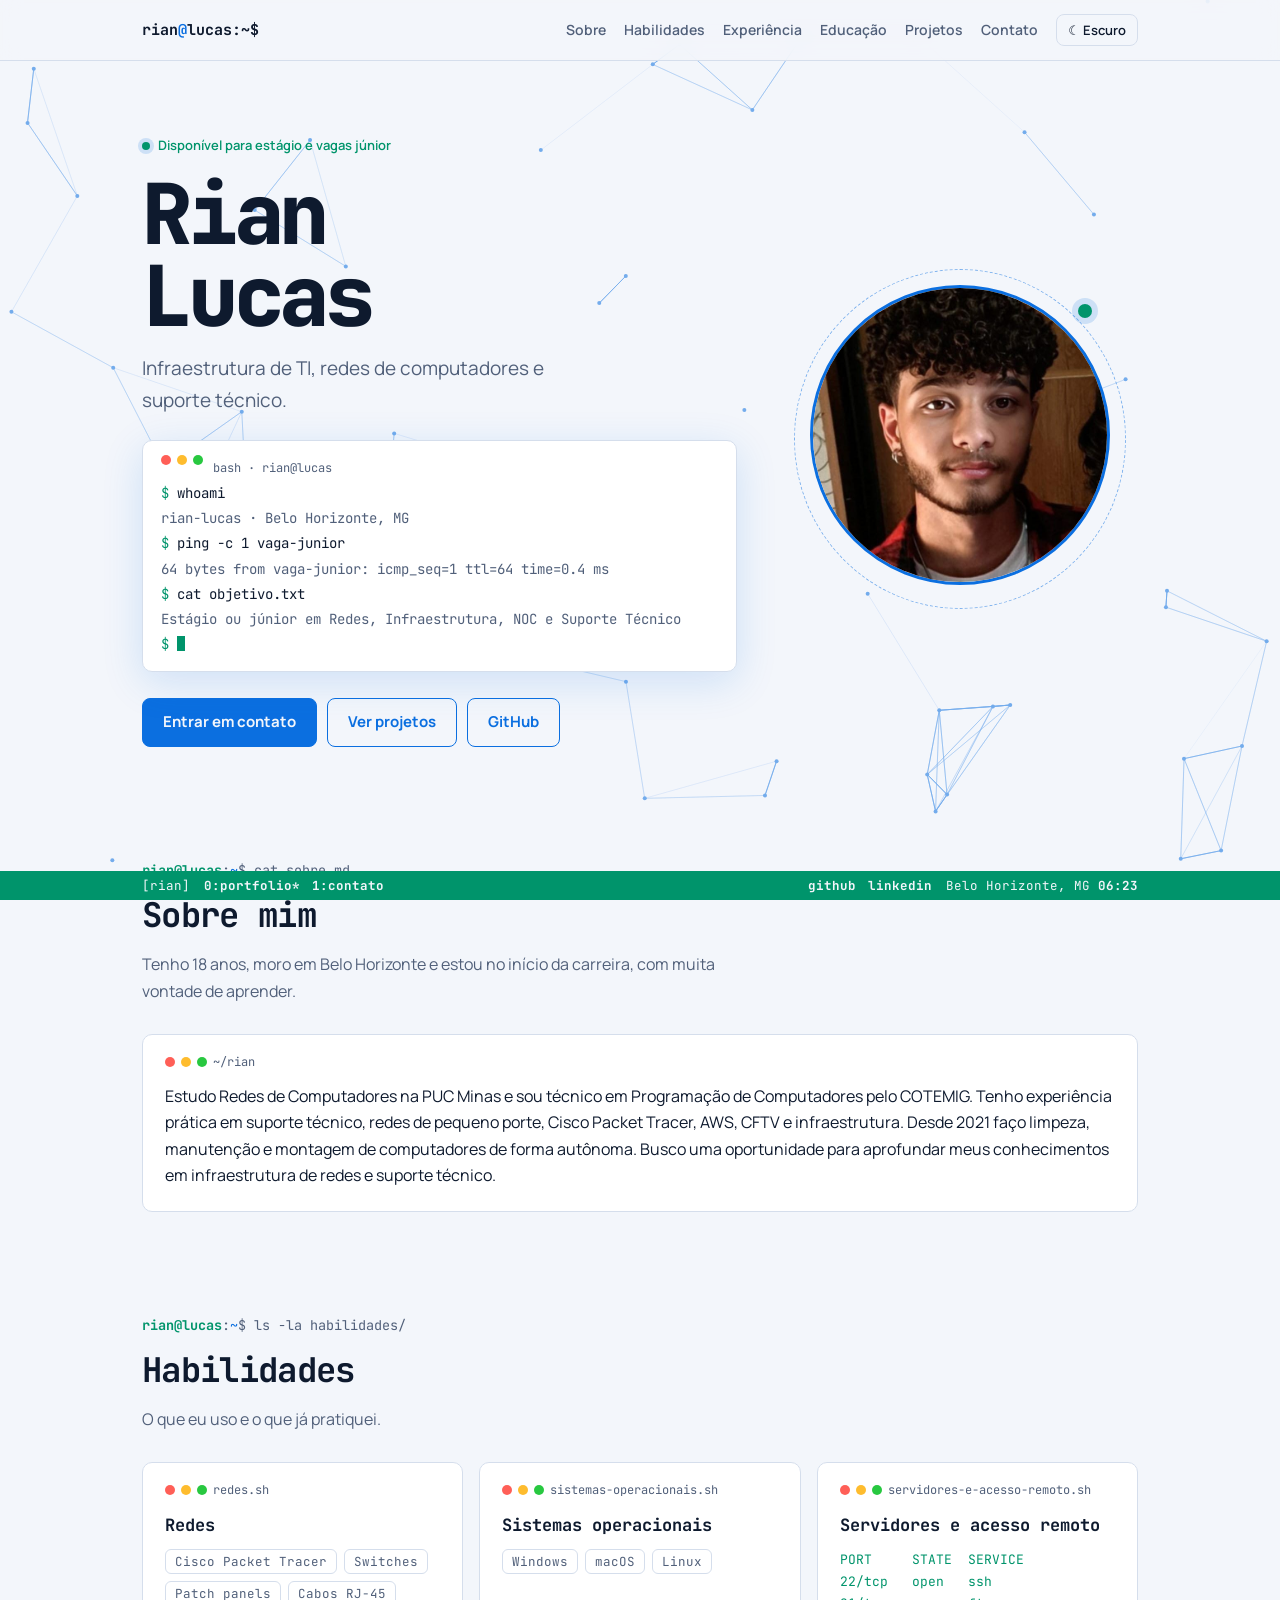
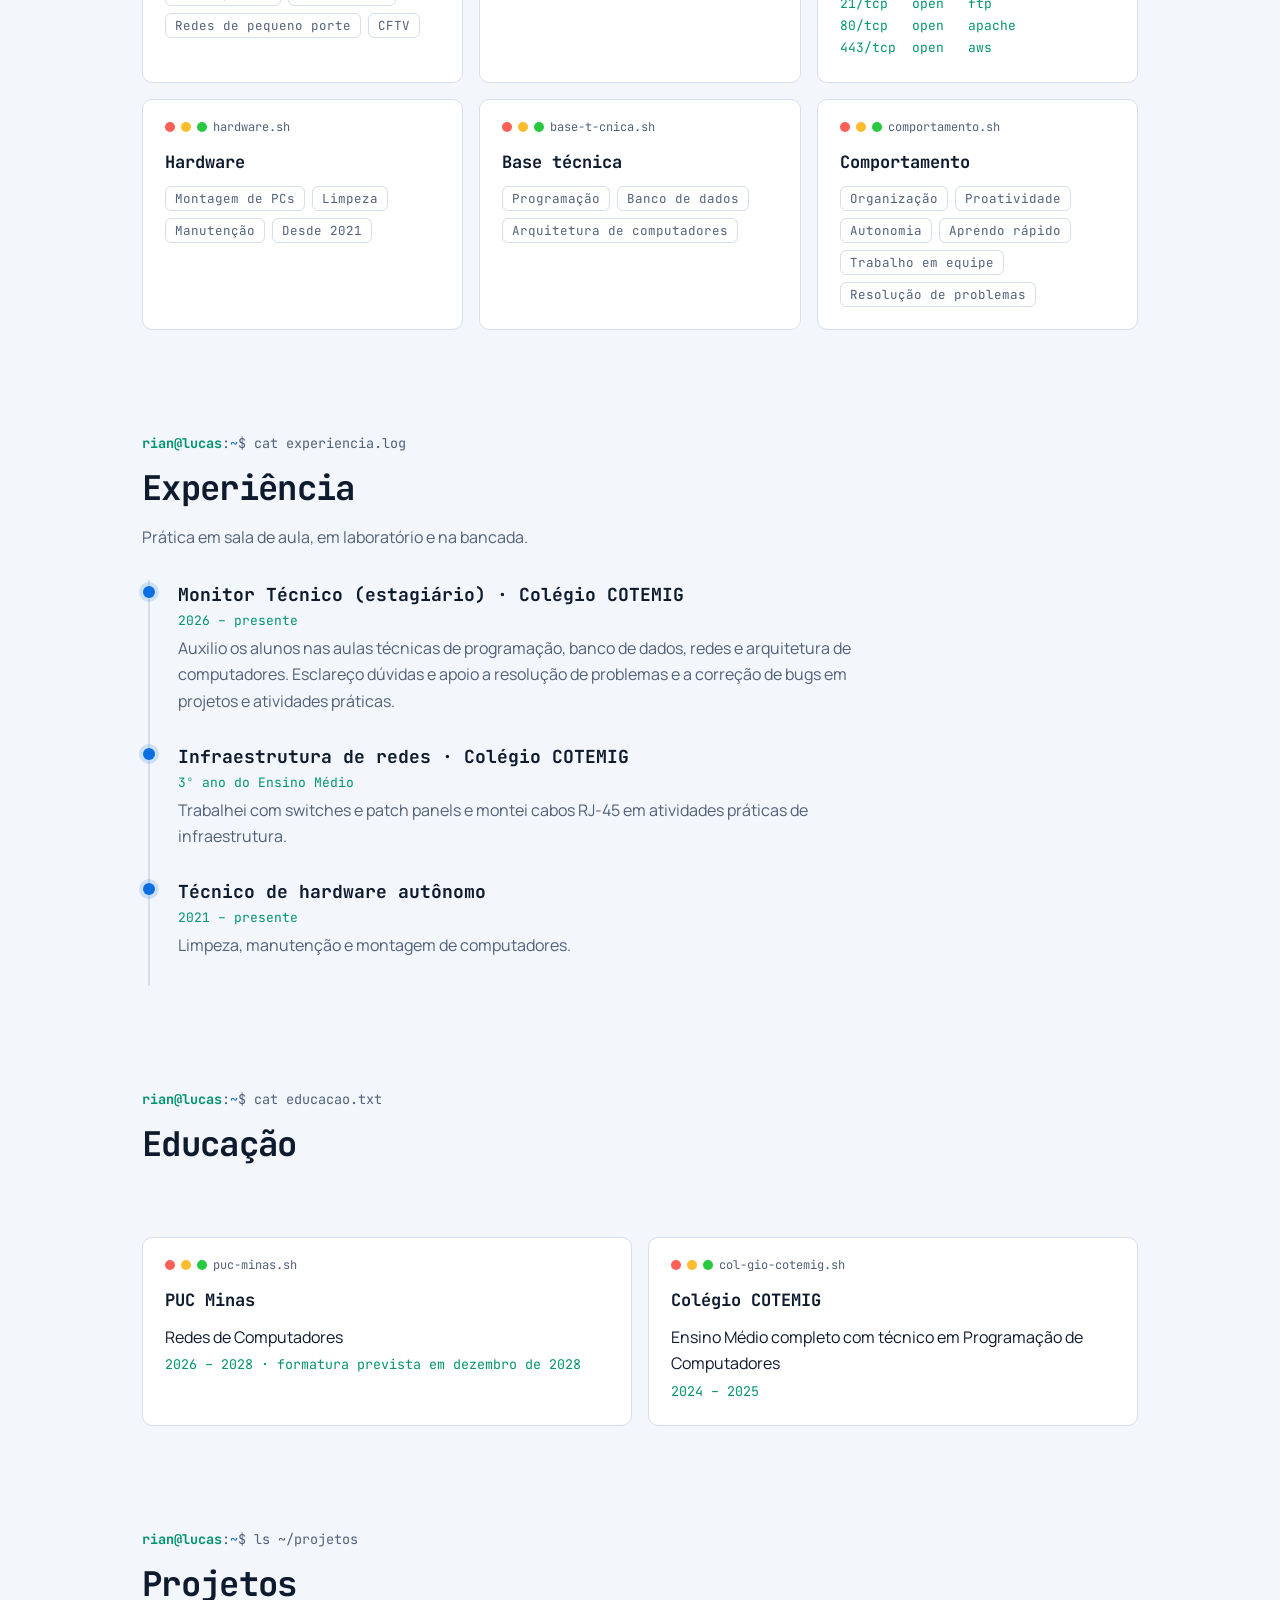
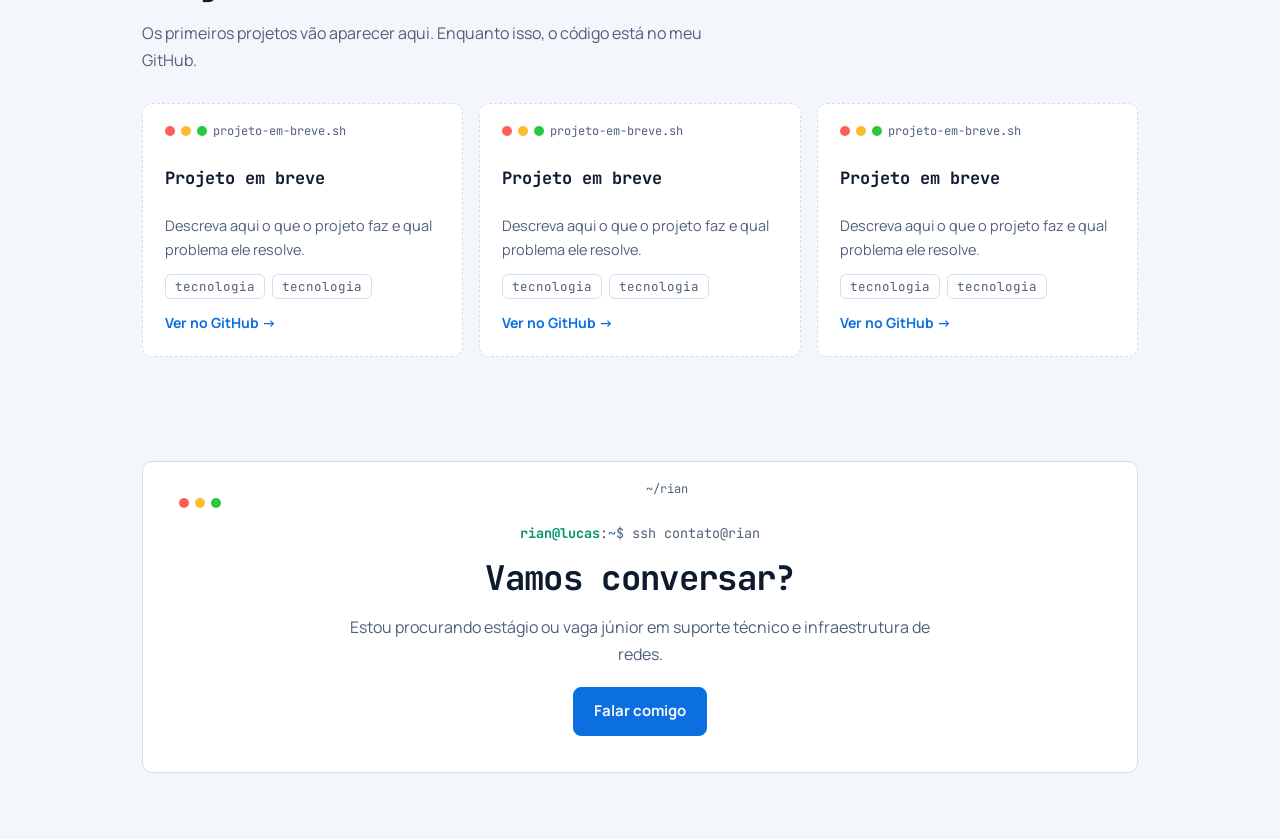
==== index.html @ 434d88af "first commit" ====
<!doctype html><html lang="pt-BR"><head><meta charset="utf-8"><meta name="viewport" content="width=device-width,initial-scale=1"><link rel="icon" href="data:image/svg+xml,%3Csvg xmlns=%27http://www.w3.org/2000/svg%27 viewBox=%270 0 32 32%27%3E%3Ccircle cx=%2716%27 cy=%2716%27 r=%2712%27 fill=%27%2338bdf8%27/%3E%3C/svg%3E"><link rel="preconnect" href="https://fonts.googleapis.com"><link rel="preconnect" href="https://fonts.gstatic.com" crossorigin><link href="https://fonts.googleapis.com/css2?family=JetBrains+Mono:wght@400;600&family=Manrope:wght@400;600;700;800&display=swap" rel="stylesheet"><link rel="stylesheet" href="style.css"><script>try{document.documentElement.dataset.theme=localStorage.getItem("theme")||(matchMedia("(prefers-color-scheme:dark)").matches?"dark":"light")}catch(e){document.documentElement.dataset.theme="dark"}</script>
<title>Rian Lucas · Redes de Computadores e Suporte Técnico</title>
<meta name="description" content="Portfólio de Rian Lucas, estudante de Redes de Computadores na PUC Minas, em busca de estágio ou vaga júnior em suporte técnico e infraestrutura de redes.">
</head><body><canvas id="net" aria-hidden="true"></canvas><div id="hd"></div>
<main>
<section class="hero"><div class="w"><div>
<div class="st">Disponível para estágio e vagas júnior</div>
<h1>Rian<br>Lucas</h1>
<p class="role">Infraestrutura de TI, redes de computadores e suporte técnico.</p>
<div class="term"><div class="ty" style="--n:8;--d:.4s"><i>$</i> whoami</div><div class="o" style="--d:1.2s">rian-lucas · Belo Horizonte, MG</div><div class="ty" style="--n:23;--d:1.6s"><i>$</i> ping -c 1 vaga-junior</div><div class="o" style="--d:2.7s">64 bytes from vaga-junior: icmp_seq=1 ttl=64 time=0.4 ms</div><div class="ty" style="--n:18;--d:3.2s"><i>$</i> cat objetivo.txt</div><div class="o" style="--d:4s">Estágio ou júnior em Redes, Infraestrutura, NOC e Suporte Técnico</div><div class="o" style="--d:4.3s"><i>$</i> <span class="cur"></span></div></div>
<div class="btns"><a class="btn p" href="contato.html">Entrar em contato</a><a class="btn" href="#projetos">Ver projetos</a><a class="btn" href="https://github.com/rianlucas-0" target="_blank" rel="noopener">GitHub</a></div>
</div><div class="ph"><img src="assets/foto.jpeg" alt="Foto de Rian Lucas"></div></div></section>

<section id="sobre"><div class="w rv"><h2>Sobre mim</h2>
<p class="sub">Tenho 18 anos, moro em Belo Horizonte e estou no início da carreira, com muita vontade de aprender.</p>
<div class="card"><p>Estudo Redes de Computadores na PUC Minas e sou técnico em Programação de Computadores pelo COTEMIG. Tenho experiência prática em suporte técnico, redes de pequeno porte, Cisco Packet Tracer, AWS, CFTV e infraestrutura. Desde 2021 faço limpeza, manutenção e montagem de computadores de forma autônoma. Busco uma oportunidade para aprofundar meus conhecimentos em infraestrutura de redes e suporte técnico.</p></div></div></section>

<section id="habilidades"><div class="w rv"><h2>Habilidades</h2><p class="sub">O que eu uso e o que já pratiquei.</p>
<div class="grid">
<div class="card"><h3>Redes</h3><div class="chips"><span>Cisco Packet Tracer</span><span>Switches</span><span>Patch panels</span><span>Cabos RJ-45</span><span>Redes de pequeno porte</span><span>CFTV</span></div></div>
<div class="card"><h3>Sistemas operacionais</h3><div class="chips"><span>Windows</span><span>macOS</span><span>Linux</span></div></div>
<div class="card"><h3>Servidores e acesso remoto</h3><pre class="nm">PORT     STATE  SERVICE
22/tcp   open   ssh
21/tcp   open   ftp
80/tcp   open   apache
443/tcp  open   aws</pre></div>
<div class="card"><h3>Hardware</h3><div class="chips"><span>Montagem de PCs</span><span>Limpeza</span><span>Manutenção</span><span>Desde 2021</span></div></div>
<div class="card"><h3>Base técnica</h3><div class="chips"><span>Programação</span><span>Banco de dados</span><span>Arquitetura de computadores</span></div></div>
<div class="card"><h3>Comportamento</h3><div class="chips"><span>Organização</span><span>Proatividade</span><span>Autonomia</span><span>Aprendo rápido</span><span>Trabalho em equipe</span><span>Resolução de problemas</span></div></div>
</div></div></section>

<section id="experiencia"><div class="w rv"><h2>Experiência</h2><p class="sub">Prática em sala de aula, em laboratório e na bancada.</p>
<div class="tl">
<div class="it"><h3>Monitor Técnico (estagiário) · Colégio COTEMIG</h3><small>2026 – presente</small><p>Auxilio os alunos nas aulas técnicas de programação, banco de dados, redes e arquitetura de computadores. Esclareço dúvidas e apoio a resolução de problemas e a correção de bugs em projetos e atividades práticas.</p></div>
<div class="it"><h3>Infraestrutura de redes · Colégio COTEMIG</h3><small>3º ano do Ensino Médio</small><p>Trabalhei com switches e patch panels e montei cabos RJ-45 em atividades práticas de infraestrutura.</p></div>
<div class="it"><h3>Técnico de hardware autônomo</h3><small>2021 – presente</small><p>Limpeza, manutenção e montagem de computadores.</p></div>
</div></div></section>

<section id="educacao"><div class="w rv"><h2>Educação</h2><p class="sub">&nbsp;</p>
<div class="grid">
<div class="card"><h3>PUC Minas</h3><p>Redes de Computadores<br><small style="font-family:var(--m);color:var(--ac2)">2026 – 2028 · formatura prevista em dezembro de 2028</small></p></div>
<div class="card"><h3>Colégio COTEMIG</h3><p>Ensino Médio completo com técnico em Programação de Computadores<br><small style="font-family:var(--m);color:var(--ac2)">2024 – 2025</small></p></div>
</div></div></section>

<section id="projetos"><div class="w rv"><h2>Projetos</h2><p class="sub">Os primeiros projetos vão aparecer aqui. Enquanto isso, o código está no meu GitHub.</p>
<div class="grid">
<!-- Para cada projeto, copie um card abaixo, troque título, descrição, tags e link do repositório. -->
<article class="card proj"><h3>Projeto em breve</h3><p>Descreva aqui o que o projeto faz e qual problema ele resolve.</p><div class="chips"><span>tecnologia</span><span>tecnologia</span></div><a href="https://github.com/rianlucas-0" target="_blank" rel="noopener">Ver no GitHub →</a></article>
<article class="card proj"><h3>Projeto em breve</h3><p>Descreva aqui o que o projeto faz e qual problema ele resolve.</p><div class="chips"><span>tecnologia</span><span>tecnologia</span></div><a href="https://github.com/rianlucas-0" target="_blank" rel="noopener">Ver no GitHub →</a></article>
<article class="card proj"><h3>Projeto em breve</h3><p>Descreva aqui o que o projeto faz e qual problema ele resolve.</p><div class="chips"><span>tecnologia</span><span>tecnologia</span></div><a href="https://github.com/rianlucas-0" target="_blank" rel="noopener">Ver no GitHub →</a></article>
</div></div></section>

<section><div class="w rv"><div class="card" style="text-align:center;padding:36px"><h2>Vamos conversar?</h2><p class="sub" style="margin:0 auto 20px">Estou procurando estágio ou vaga júnior em suporte técnico e infraestrutura de redes.</p><a class="btn p" href="contato.html">Falar comigo</a></div></div></section>
</main><div id="ft"></div><script src="script.js"></script></body></html>
---- style.css ----
:root{--bg:#f3f6fb;--bg2:#fff;--tx:#0e1a2e;--mu:#51607a;--ac:#0b6fe0;--ac2:#00946b;--bd:#d5deec;--glow:rgba(11,111,224,.16);--f:'Manrope',system-ui,sans-serif;--m:'JetBrains Mono',ui-monospace,monospace}
[data-theme=dark]{--bg:#060c18;--bg2:#0c1527;--tx:#e5ecf8;--mu:#8b9cb9;--ac:#38bdf8;--ac2:#34d399;--bd:#1a2a46;--glow:rgba(56,189,248,.18)}
*{box-sizing:border-box;margin:0}html{scroll-behavior:smooth;scroll-padding-top:70px}
body{background:var(--bg);color:var(--tx);font:16px/1.65 var(--f);transition:background .3s}
#net{position:fixed;inset:0;width:100%;height:100%;z-index:-1;opacity:.55}
a{color:var(--ac)}:focus-visible{outline:2px solid var(--ac);outline-offset:3px}
.w{max-width:1040px;margin:auto;padding:0 22px}
header{position:sticky;top:0;z-index:9;background:color-mix(in srgb,var(--bg) 82%,transparent);backdrop-filter:blur(10px);border-bottom:1px solid var(--bd)}
header .w{display:flex;align-items:center;gap:18px;height:60px}
.logo{font:700 15px var(--m);color:var(--tx);text-decoration:none;margin-right:auto}.logo b{color:var(--ac)}
nav{display:flex;gap:18px}nav a{color:var(--mu);text-decoration:none;font-size:14px;font-weight:600}nav a:hover{color:var(--ac)}
#tg{background:none;border:1px solid var(--bd);color:var(--tx);border-radius:8px;padding:6px 11px;font:600 13px var(--f);cursor:pointer}
#mb{display:none;background:none;border:0;color:var(--tx);font-size:22px;cursor:pointer}
section{padding:84px 0 20px}h2{font-size:clamp(26px,4vw,34px);letter-spacing:-.02em;margin-bottom:8px}
.sub{color:var(--mu);margin-bottom:30px;max-width:60ch}
.hero{padding:70px 0 30px}.hero .w{display:grid;grid-template-columns:1.25fr .75fr;gap:44px;align-items:center}
h1{font-size:clamp(44px,8vw,84px);line-height:.98;letter-spacing:-.04em}
.role{color:var(--mu);font-size:19px;margin:16px 0 24px;max-width:36ch}
.term{background:var(--bg2);border:1px solid var(--bd);border-radius:10px;font:13.5px/1.8 var(--m);padding:14px 18px;margin-bottom:26px;box-shadow:0 10px 40px var(--glow)}
.term i{color:var(--ac2);font-style:normal}.term span{color:var(--mu)}
.btns{display:flex;flex-wrap:wrap;gap:10px}
.btn{display:inline-block;padding:11px 20px;border-radius:8px;font-weight:700;font-size:15px;text-decoration:none;border:1px solid var(--ac);color:var(--ac);background:none;cursor:pointer;font-family:var(--f);transition:.2s}
.btn.p{background:var(--ac);color:var(--bg)}.btn:hover{transform:translateY(-2px);box-shadow:0 6px 20px var(--glow)}
.ph{position:relative;justify-self:center;width:min(300px,70vw);aspect-ratio:1}
.ph img{width:100%;height:100%;object-fit:cover;border-radius:50%;border:3px solid var(--ac);position:relative;z-index:1}
.ph::before{content:"";position:absolute;inset:-16px;border:1px dashed var(--ac);border-radius:50%;opacity:.5;animation:sp 40s linear infinite}
.ph::after{content:"";position:absolute;width:14px;height:14px;background:var(--ac2);border-radius:50%;top:6%;right:6%;z-index:2;box-shadow:0 0 0 6px var(--glow)}
@keyframes sp{to{transform:rotate(360deg)}}
.st{display:inline-flex;gap:8px;align-items:center;font-size:13px;font-weight:600;color:var(--ac2);margin-bottom:16px}
.st::before{content:"";width:8px;height:8px;border-radius:50%;background:var(--ac2);box-shadow:0 0 0 4px var(--glow)}
.grid{display:grid;grid-template-columns:repeat(auto-fit,minmax(250px,1fr));gap:16px}
.card{background:var(--bg2);border:1px solid var(--bd);border-radius:10px;padding:22px;transition:.2s}
.card h3{font-size:17px;margin-bottom:10px}
.chips{display:flex;flex-wrap:wrap;gap:7px}.chips span{font:12.5px var(--m);border:1px solid var(--bd);border-radius:6px;padding:3px 9px;color:var(--mu)}
.tl{border-left:2px solid var(--bd);margin-left:6px}.it{position:relative;padding:0 0 28px 28px}
.it::before{content:"";position:absolute;left:-7px;top:6px;width:12px;height:12px;border-radius:50%;background:var(--ac);box-shadow:0 0 0 4px var(--glow)}
.it h3{font-size:18px}.it small{display:block;font:13px var(--m);color:var(--ac2);margin:2px 0 6px}.it p{color:var(--mu);max-width:68ch}
.proj{border-style:dashed;display:flex;flex-direction:column;gap:12px;min-height:210px}
.proj:hover{border-color:var(--ac);transform:translateY(-3px)}.proj p{color:var(--mu);font-size:14.5px;flex:1}
.proj a{font-weight:700;font-size:14px;text-decoration:none}
.ct{display:grid;grid-template-columns:1.2fr .8fr;gap:24px;align-items:start}
form{display:grid;gap:14px}label{font-weight:600;font-size:14px;display:grid;gap:6px}
input,textarea{font:inherit;background:var(--bg);color:var(--tx);border:1px solid var(--bd);border-radius:8px;padding:11px 13px;width:100%}
input:focus,textarea:focus{border-color:var(--ac);outline:none;box-shadow:0 0 0 3px var(--glow)}
textarea{min-height:140px;resize:vertical}.hp{position:absolute;left:-9999px}
#msg{font-size:14px;font-weight:600;min-height:22px}.ok{color:var(--ac2)}.er{color:#e5484d}
.links{display:grid;gap:12px}.links a{display:block;text-decoration:none;color:var(--tx)}
.links a b{display:block;font-size:15px}.links a span{color:var(--mu);font-size:13.5px;font-family:var(--m)}
.links a:hover{border-color:var(--ac)}
footer{margin-top:80px;border-top:1px solid var(--bd);padding:26px 0;color:var(--mu);font-size:14px}
footer .w{display:flex;flex-wrap:wrap;justify-content:space-between;gap:10px}
.rv{opacity:0;transform:translateY(14px);transition:.6s}.rv.on{opacity:1;transform:none}
@media(max-width:800px){.hero .w,.ct{grid-template-columns:1fr}.ph{order:-1;width:200px}
#mb{display:block}nav{display:none;position:absolute;top:60px;left:0;right:0;background:var(--bg2);flex-direction:column;padding:16px 22px;border-bottom:1px solid var(--bd)}nav.open{display:flex}}
@media(prefers-reduced-motion:reduce){*{animation:none!important;transition:none!important;scroll-behavior:auto!important}.rv{opacity:1;transform:none}}

/* ===== Tema terminal ===== */
[data-theme=dark]{--bg:#04080f;--bg2:#0a111c;--bd:#16263f}
h1,h2,h3{font-family:var(--m)}h1{font-weight:800;letter-spacing:-.05em}
body{padding-bottom:46px}
.card,.term{position:relative}
.card::before,.term::before{content:"";display:block;width:10px;height:10px;border-radius:50%;background:#ff5f57;box-shadow:16px 0 #febc2e,32px 0 #28c840;margin-bottom:16px}
.card[data-t]::after,.term[data-t]::after{content:attr(data-t);position:absolute;top:21px;left:70px;right:16px;font:12px/12px var(--m);color:var(--mu);white-space:nowrap;overflow:hidden;text-overflow:ellipsis}
.cmd{font:13.5px var(--m);color:var(--mu);margin-bottom:8px}.cmd b{color:var(--ac2)}.cmd u{color:var(--ac);text-decoration:none}
.term{font-size:14px;min-height:178px}.term .ty,.term .o{white-space:pre-wrap}
.ty{width:0;overflow:hidden;white-space:nowrap!important;animation:ty .8s steps(var(--n)) var(--d) forwards}
.o{opacity:0;color:var(--mu);animation:fi .2s var(--d) forwards}
@keyframes ty{to{width:calc(var(--n)*1ch)}}@keyframes fi{to{opacity:1}}@keyframes bl{50%{opacity:0}}
.cur{display:inline-block;width:8px;height:15px;vertical-align:-2px;background:var(--ac2);animation:bl 1s steps(1) infinite}
.nm{font:13px/1.7 var(--m);color:var(--ac2);overflow-x:auto}
#cf button::before{content:"$ "}
input,textarea{font-family:var(--m);font-size:14px}label{font-family:var(--m);color:var(--ac2)}
footer{position:fixed;bottom:0;left:0;right:0;margin:0;padding:6px 0;border:0;background:var(--ac2);color:var(--bg);font:12.5px var(--m);z-index:9}
footer a{color:inherit;text-decoration:none;margin:0 6px;font-weight:700}footer a:hover{text-decoration:underline}
@media(prefers-reduced-motion:reduce){.ty{width:auto!important}.o{opacity:1!important}}
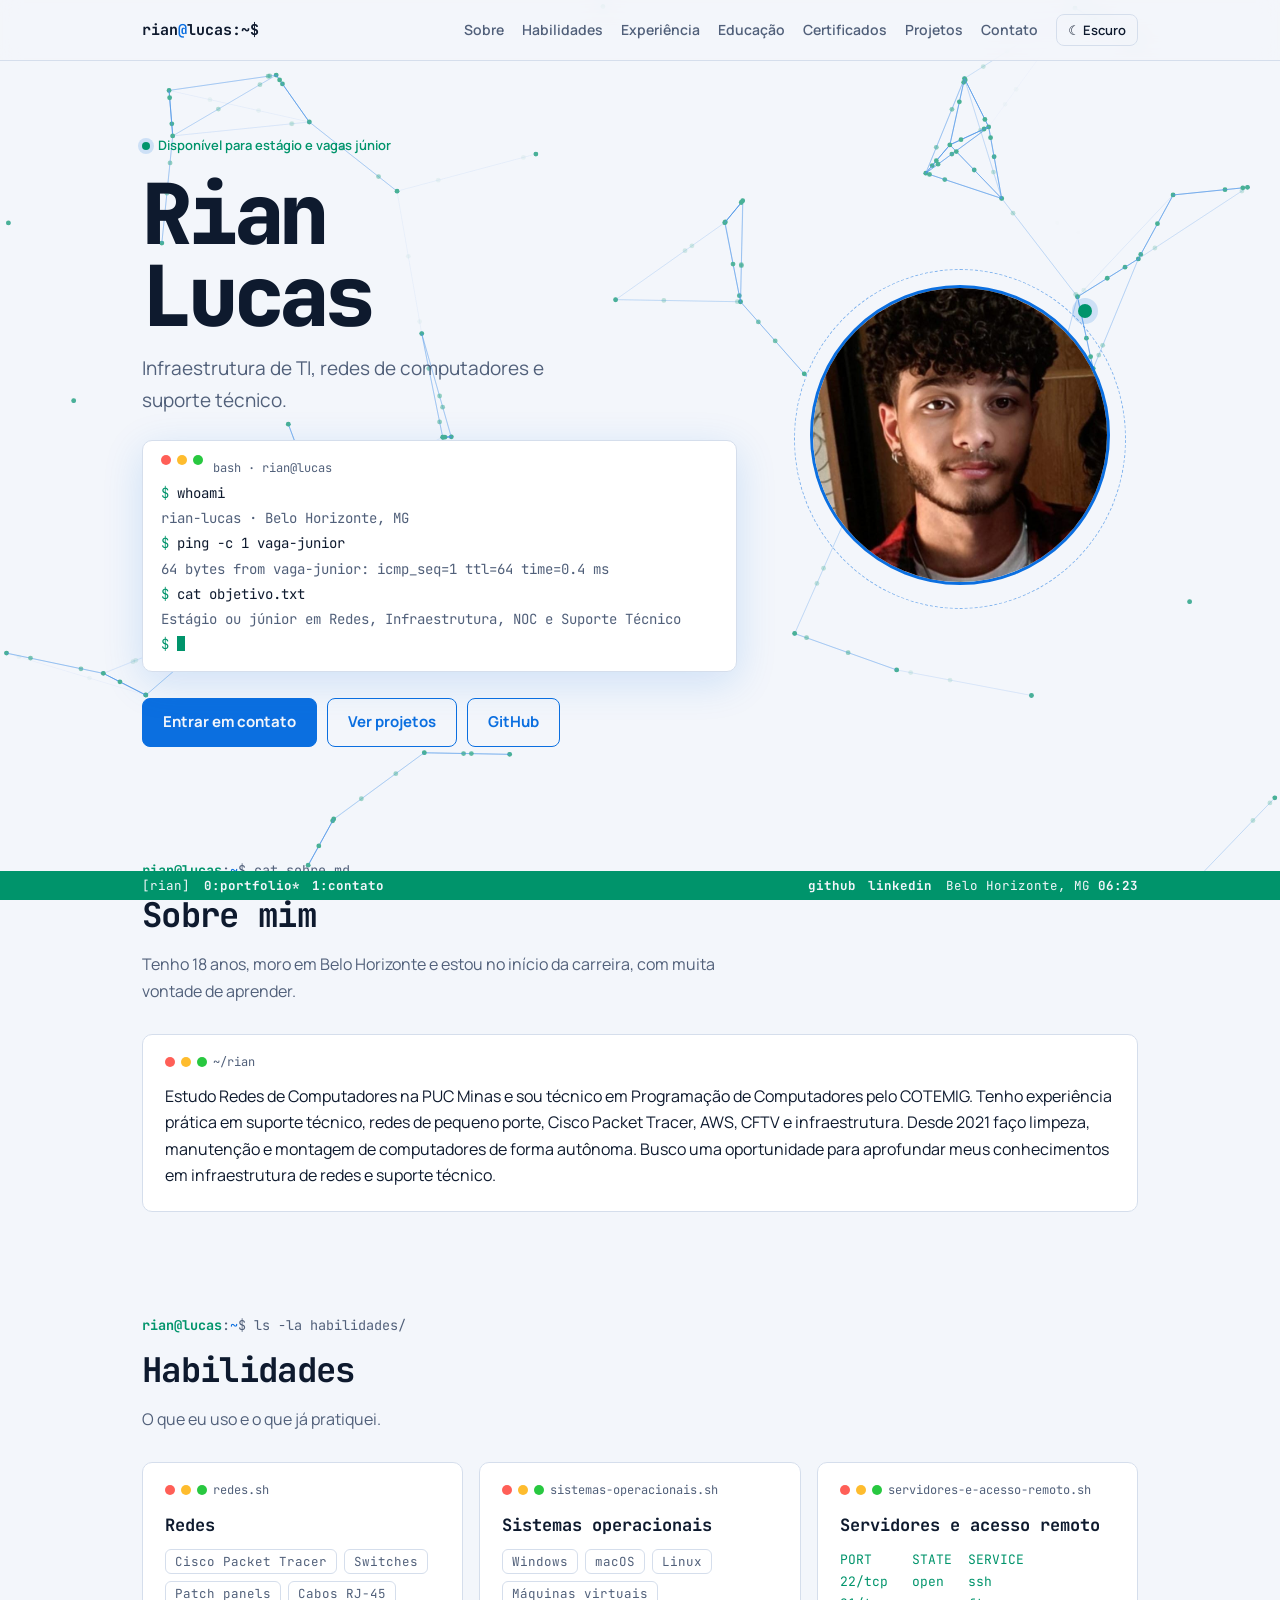
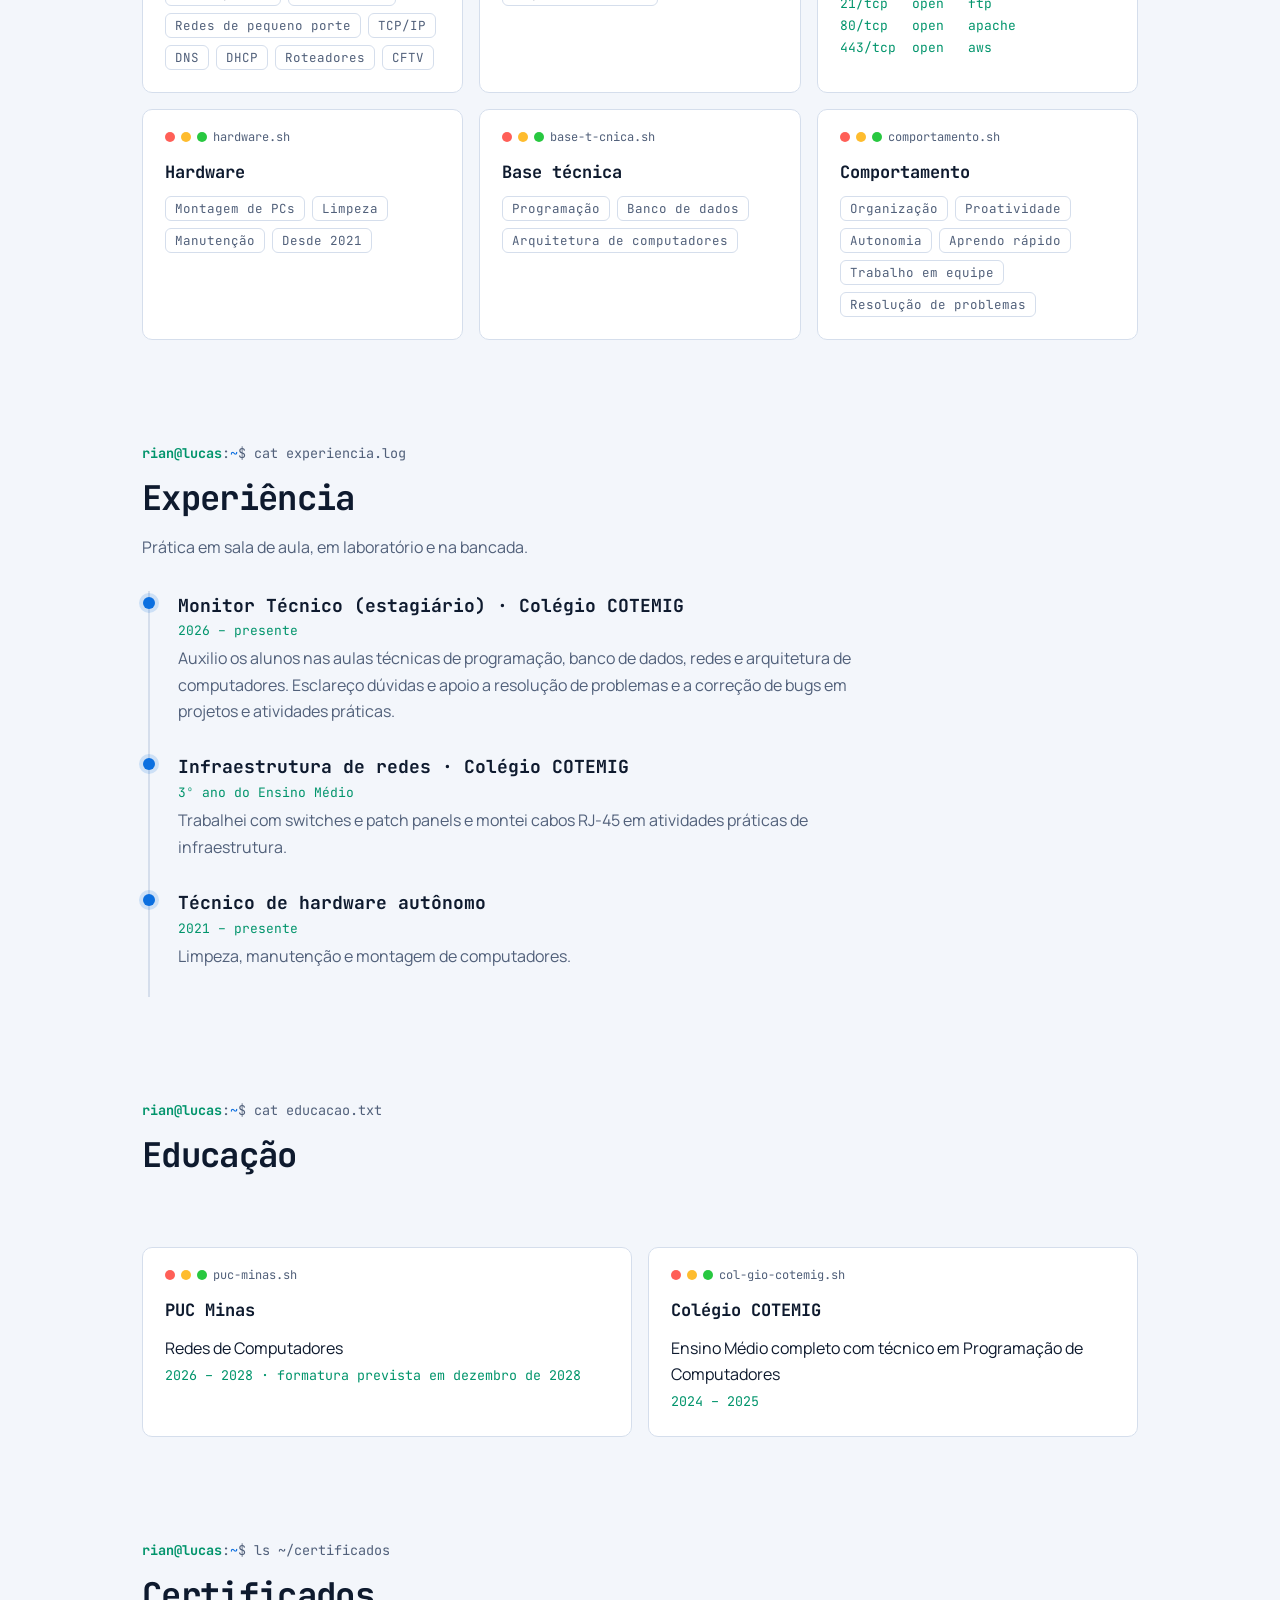
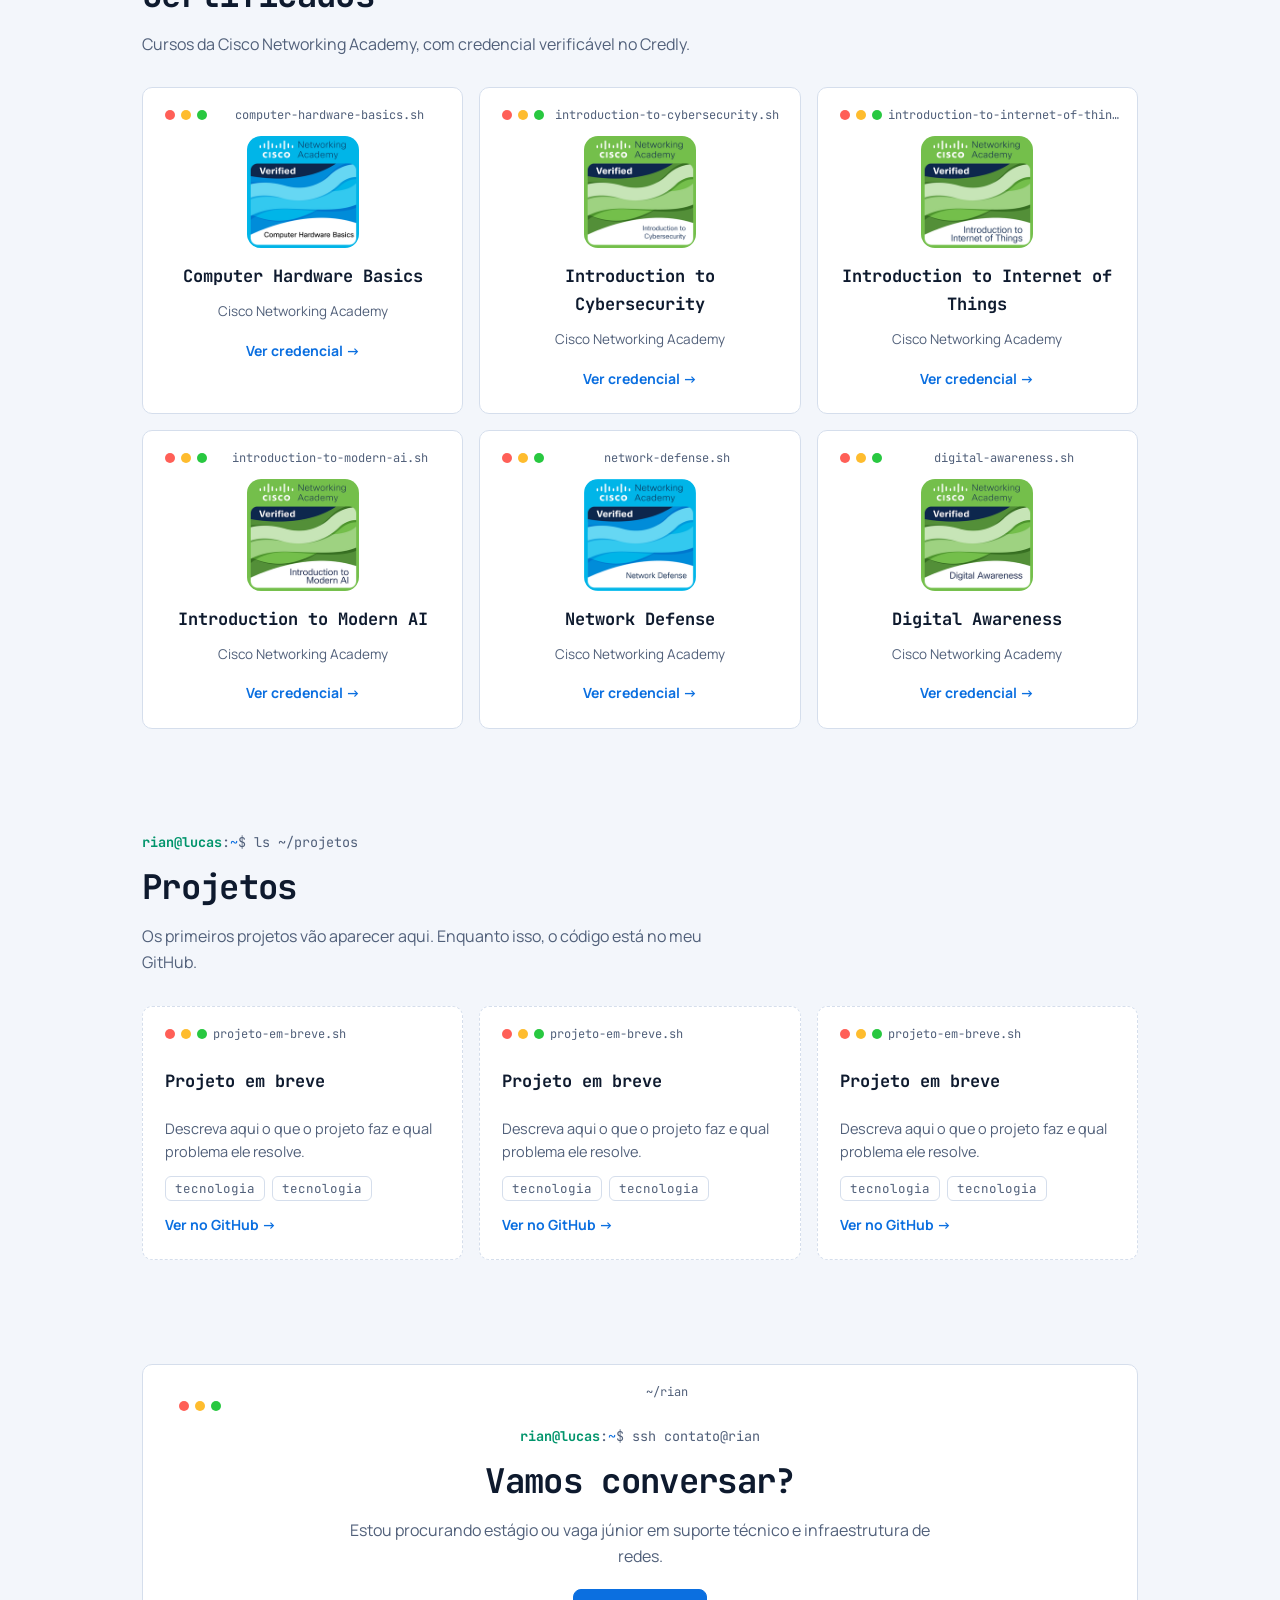
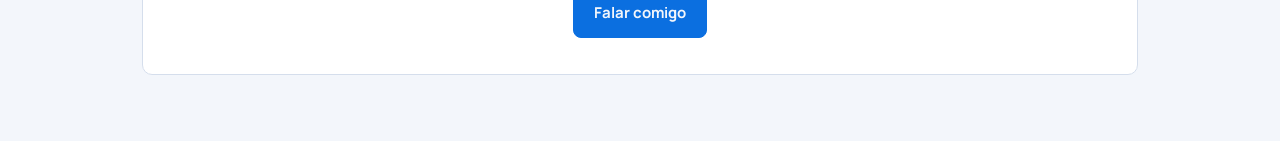
==== commit 75ce7078: "Adiciona minhas certificações" ====
--- a/index.html
+++ b/index.html
@@ -17,8 +17,8 @@
 
 <section id="habilidades"><div class="w rv"><h2>Habilidades</h2><p class="sub">O que eu uso e o que já pratiquei.</p>
 <div class="grid">
-<div class="card"><h3>Redes</h3><div class="chips"><span>Cisco Packet Tracer</span><span>Switches</span><span>Patch panels</span><span>Cabos RJ-45</span><span>Redes de pequeno porte</span><span>CFTV</span></div></div>
-<div class="card"><h3>Sistemas operacionais</h3><div class="chips"><span>Windows</span><span>macOS</span><span>Linux</span></div></div>
+<div class="card"><h3>Redes</h3><div class="chips"><span>Cisco Packet Tracer</span><span>Switches</span><span>Patch panels</span><span>Cabos RJ-45</span><span>Redes de pequeno porte</span><span>TCP/IP</span><span>DNS</span><span>DHCP</span><span>Roteadores</span><span>CFTV</span></div></div>
+<div class="card"><h3>Sistemas operacionais</h3><div class="chips"><span>Windows</span><span>macOS</span><span>Linux</span><span>Máquinas virtuais</span></div></div>
 <div class="card"><h3>Servidores e acesso remoto</h3><pre class="nm">PORT     STATE  SERVICE
 22/tcp   open   ssh
 21/tcp   open   ftp
@@ -42,6 +42,16 @@
 <div class="card"><h3>Colégio COTEMIG</h3><p>Ensino Médio completo com técnico em Programação de Computadores<br><small style="font-family:var(--m);color:var(--ac2)">2024 – 2025</small></p></div>
 </div></div></section>
 
+<section id="certificados"><div class="w rv"><h2>Certificados</h2><p class="sub">Cursos da Cisco Networking Academy, com credencial verificável no Credly.</p>
+<div class="grid">
+<article class="card cert"><img src="assets/certs/computer-hardware-basics.png" alt="Selo Cisco Networking Academy: Computer Hardware Basics" width="112" height="112" loading="lazy"><h3>Computer Hardware Basics</h3><p>Cisco Networking Academy</p><a href="https://www.credly.com/badges/679ec21f-1c0a-417d-b141-db25988c2ffc/public_url" target="_blank" rel="noopener">Ver credencial →</a></article>
+<article class="card cert"><img src="assets/certs/introduction-to-cybersecurity.png" alt="Selo Cisco Networking Academy: Introduction to Cybersecurity" width="112" height="112" loading="lazy"><h3>Introduction to Cybersecurity</h3><p>Cisco Networking Academy</p><a href="https://www.credly.com/badges/72db99c2-ec56-4882-b588-d806c5805c8a/public_url" target="_blank" rel="noopener">Ver credencial →</a></article>
+<article class="card cert"><img src="assets/certs/introduction-to-iot.png" alt="Selo Cisco Networking Academy: Introduction to Internet of Things" width="112" height="112" loading="lazy"><h3>Introduction to Internet of Things</h3><p>Cisco Networking Academy</p><a href="https://www.credly.com/badges/95461af8-eb28-4068-ac38-5104c7b96160/public_url" target="_blank" rel="noopener">Ver credencial →</a></article>
+<article class="card cert"><img src="assets/certs/introduction-to-modern-ai.png" alt="Selo Cisco Networking Academy: Introduction to Modern AI" width="112" height="112" loading="lazy"><h3>Introduction to Modern AI</h3><p>Cisco Networking Academy</p><a href="https://www.credly.com/badges/80ee0397-f2a1-426b-b958-0e2dd009055c/public_url" target="_blank" rel="noopener">Ver credencial →</a></article>
+<article class="card cert"><img src="assets/certs/network-defense.png" alt="Selo Cisco Networking Academy: Network Defense" width="112" height="112" loading="lazy"><h3>Network Defense</h3><p>Cisco Networking Academy</p><a href="https://www.credly.com/badges/92802409-b31b-4458-aa9b-4b05b2ca8abb/public_url" target="_blank" rel="noopener">Ver credencial →</a></article>
+<article class="card cert"><img src="assets/certs/digital-awareness.png" alt="Selo Cisco Networking Academy: Digital Awareness" width="112" height="112" loading="lazy"><h3>Digital Awareness</h3><p>Cisco Networking Academy</p><a href="https://www.credly.com/badges/f811a248-6a06-4802-948d-ad0fea408750/public_url" target="_blank" rel="noopener">Ver credencial →</a></article>
+</div></div></section>
+
 <section id="projetos"><div class="w rv"><h2>Projetos</h2><p class="sub">Os primeiros projetos vão aparecer aqui. Enquanto isso, o código está no meu GitHub.</p>
 <div class="grid">
 <!-- Para cada projeto, copie um card abaixo, troque título, descrição, tags e link do repositório. -->
--- a/style.css
+++ b/style.css
@@ -2,7 +2,7 @@
 [data-theme=dark]{--bg:#060c18;--bg2:#0c1527;--tx:#e5ecf8;--mu:#8b9cb9;--ac:#38bdf8;--ac2:#34d399;--bd:#1a2a46;--glow:rgba(56,189,248,.18)}
 *{box-sizing:border-box;margin:0}html{scroll-behavior:smooth;scroll-padding-top:70px}
 body{background:var(--bg);color:var(--tx);font:16px/1.65 var(--f);transition:background .3s}
-#net{position:fixed;inset:0;width:100%;height:100%;z-index:-1;opacity:.55}
+#net{position:fixed;inset:0;width:100%;height:100%;z-index:-1;opacity:.7}
 a{color:var(--ac)}:focus-visible{outline:2px solid var(--ac);outline-offset:3px}
 .w{max-width:1040px;margin:auto;padding:0 22px}
 header{position:sticky;top:0;z-index:9;background:color-mix(in srgb,var(--bg) 82%,transparent);backdrop-filter:blur(10px);border-bottom:1px solid var(--bd)}
@@ -73,3 +73,6 @@
 footer{position:fixed;bottom:0;left:0;right:0;margin:0;padding:6px 0;border:0;background:var(--ac2);color:var(--bg);font:12.5px var(--m);z-index:9}
 footer a{color:inherit;text-decoration:none;margin:0 6px;font-weight:700}footer a:hover{text-decoration:underline}
 @media(prefers-reduced-motion:reduce){.ty{width:auto!important}.o{opacity:1!important}}
+.cert{text-align:center}.cert img{display:block;margin:0 auto 14px;width:112px;height:112px;border-radius:14px}
+.cert p{color:var(--mu);font-size:13.5px;margin:4px 0 14px}.cert a{font-weight:700;font-size:14px;text-decoration:none}
+.cert:hover{border-color:var(--ac);transform:translateY(-3px)}
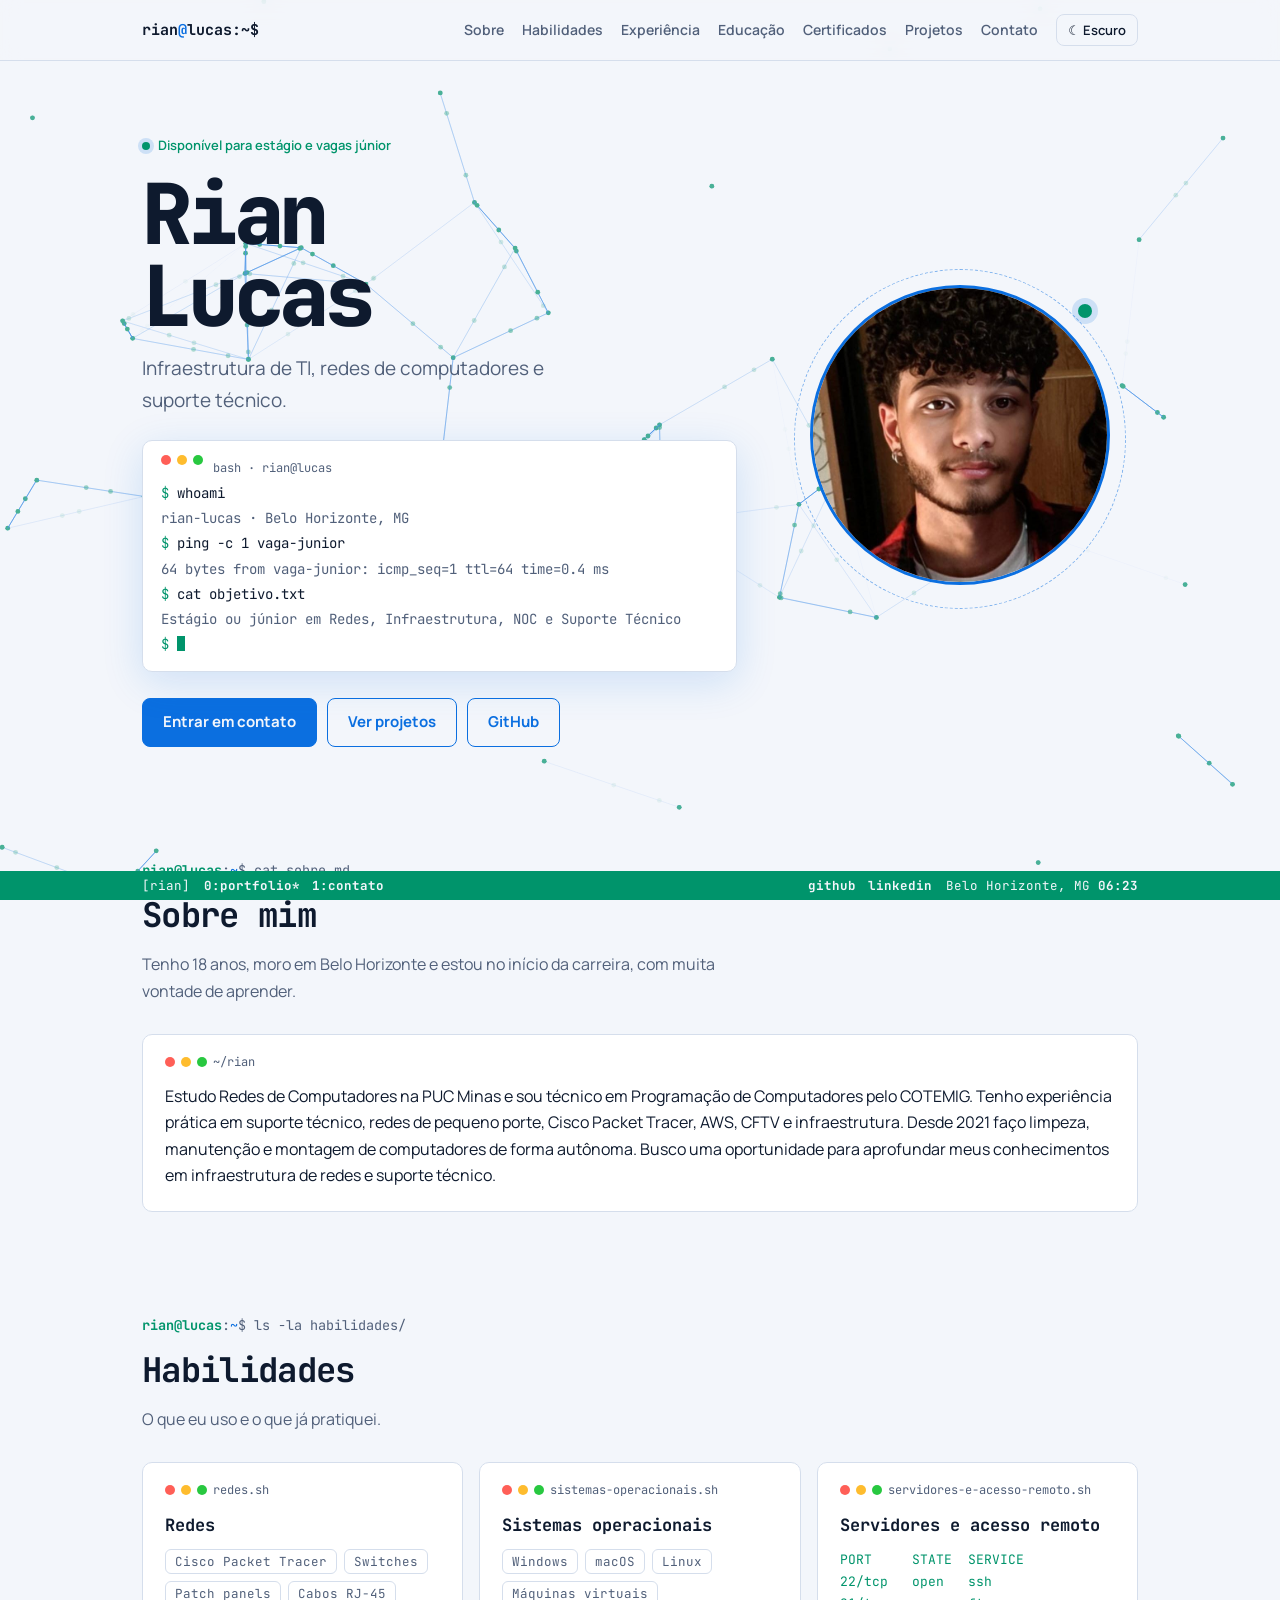
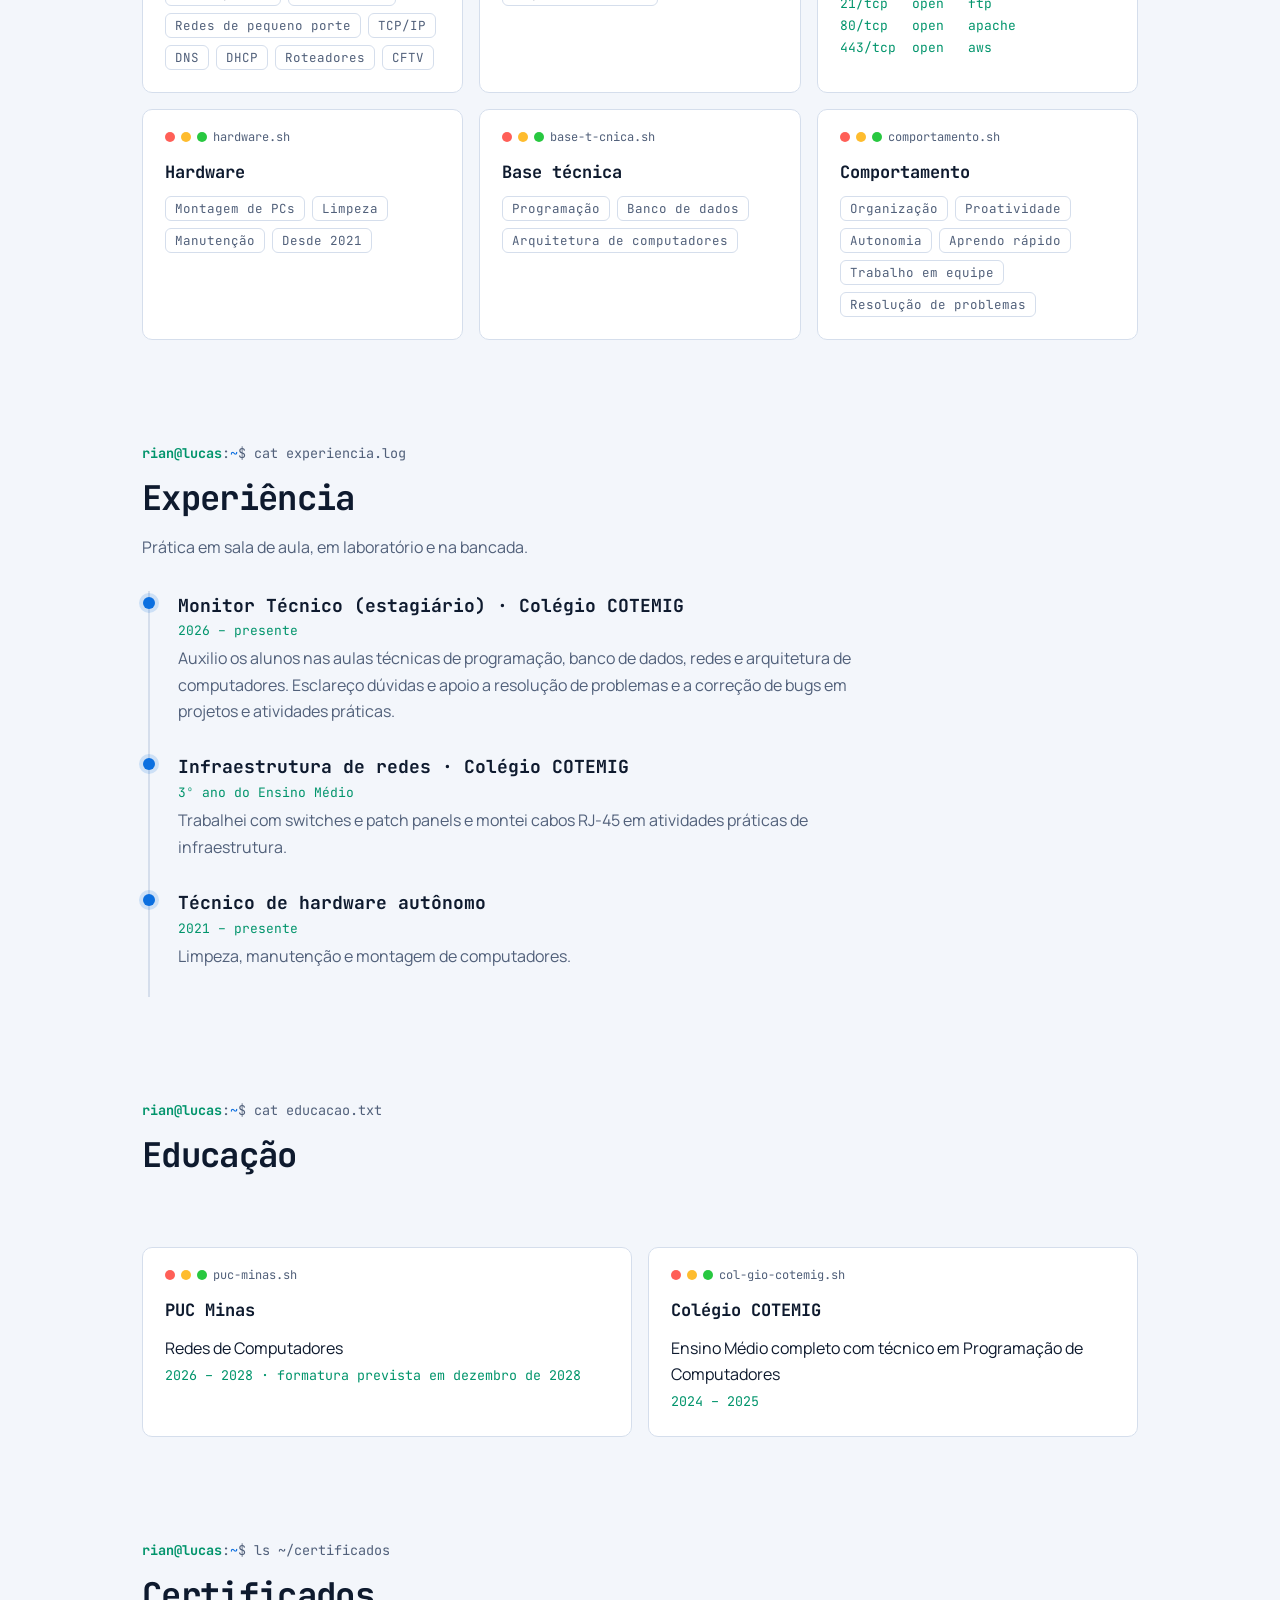
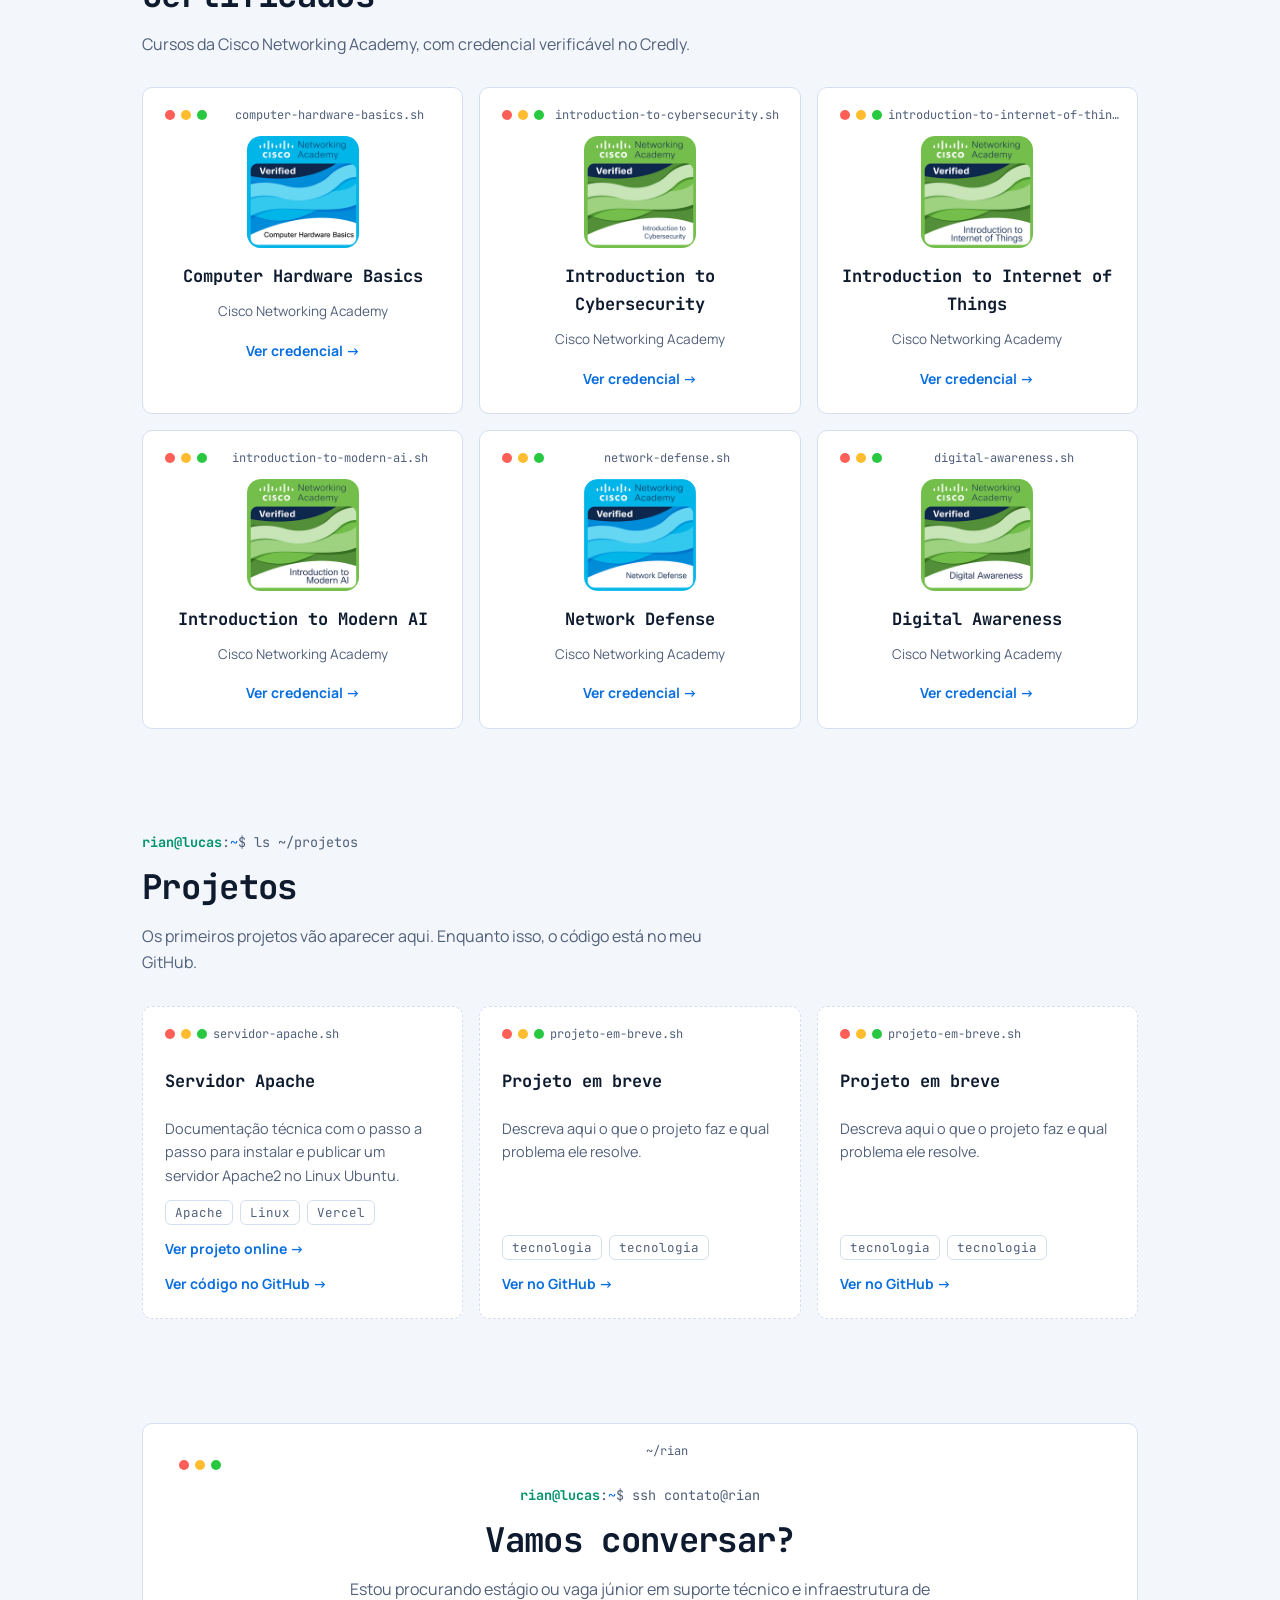
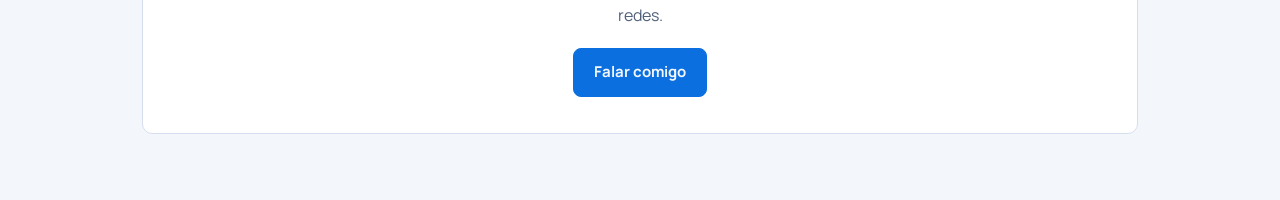
==== commit 9a5bc0f4: "Adiciona novo projeto" ====
--- a/index.html
+++ b/index.html
@@ -55,7 +55,13 @@
 <section id="projetos"><div class="w rv"><h2>Projetos</h2><p class="sub">Os primeiros projetos vão aparecer aqui. Enquanto isso, o código está no meu GitHub.</p>
 <div class="grid">
 <!-- Para cada projeto, copie um card abaixo, troque título, descrição, tags e link do repositório. -->
-<article class="card proj"><h3>Projeto em breve</h3><p>Descreva aqui o que o projeto faz e qual problema ele resolve.</p><div class="chips"><span>tecnologia</span><span>tecnologia</span></div><a href="https://github.com/rianlucas-0" target="_blank" rel="noopener">Ver no GitHub →</a></article>
+<article class="card proj live" data-site="https://servidor-apache2.vercel.app/">
+<h3>Servidor Apache</h3>
+<p>Documentação técnica com o passo a passo para instalar e publicar um servidor Apache2 no Linux Ubuntu.</p>
+<div class="chips"><span>Apache</span><span>Linux</span><span>Vercel</span></div>
+<a href="https://servidor-apache2.vercel.app/" target="_blank" rel="noopener">Ver projeto online →</a>
+<a href="https://github.com/rianlucas-0/servidor-apache2" target="_blank" rel="noopener">Ver código no GitHub →</a>
+</article>
 <article class="card proj"><h3>Projeto em breve</h3><p>Descreva aqui o que o projeto faz e qual problema ele resolve.</p><div class="chips"><span>tecnologia</span><span>tecnologia</span></div><a href="https://github.com/rianlucas-0" target="_blank" rel="noopener">Ver no GitHub →</a></article>
 <article class="card proj"><h3>Projeto em breve</h3><p>Descreva aqui o que o projeto faz e qual problema ele resolve.</p><div class="chips"><span>tecnologia</span><span>tecnologia</span></div><a href="https://github.com/rianlucas-0" target="_blank" rel="noopener">Ver no GitHub →</a></article>
 </div></div></section>
--- a/style.css
+++ b/style.css
@@ -38,6 +38,8 @@
 .proj{border-style:dashed;display:flex;flex-direction:column;gap:12px;min-height:210px}
 .proj:hover{border-color:var(--ac);transform:translateY(-3px)}.proj p{color:var(--mu);font-size:14.5px;flex:1}
 .proj a{font-weight:700;font-size:14px;text-decoration:none}
+.proj-img{display:block;border:1px solid var(--bd);border-radius:6px;overflow:hidden}
+.proj-img img{display:block;width:100%;aspect-ratio:16/10;object-fit:cover;object-position:top}
 .ct{display:grid;grid-template-columns:1.2fr .8fr;gap:24px;align-items:start}
 form{display:grid;gap:14px}label{font-weight:600;font-size:14px;display:grid;gap:6px}
 input,textarea{font:inherit;background:var(--bg);color:var(--tx);border:1px solid var(--bd);border-radius:8px;padding:11px 13px;width:100%}
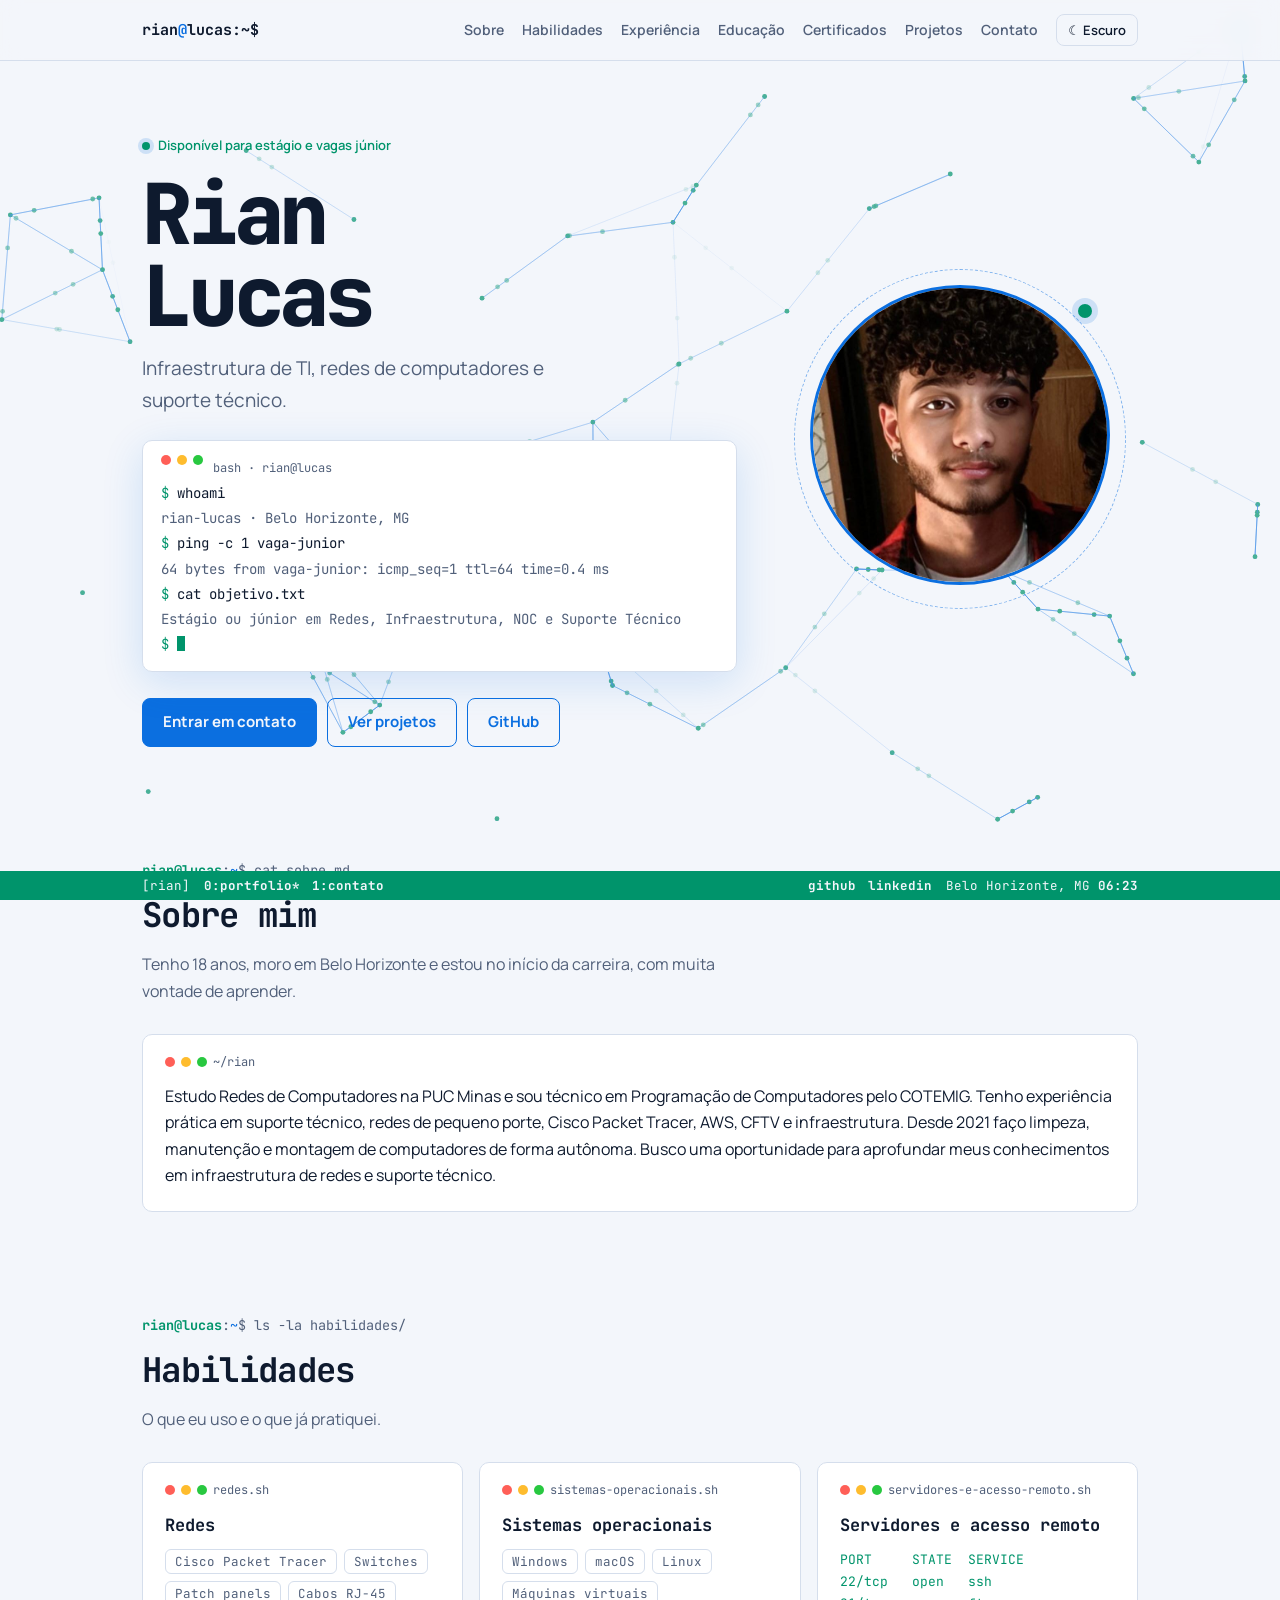
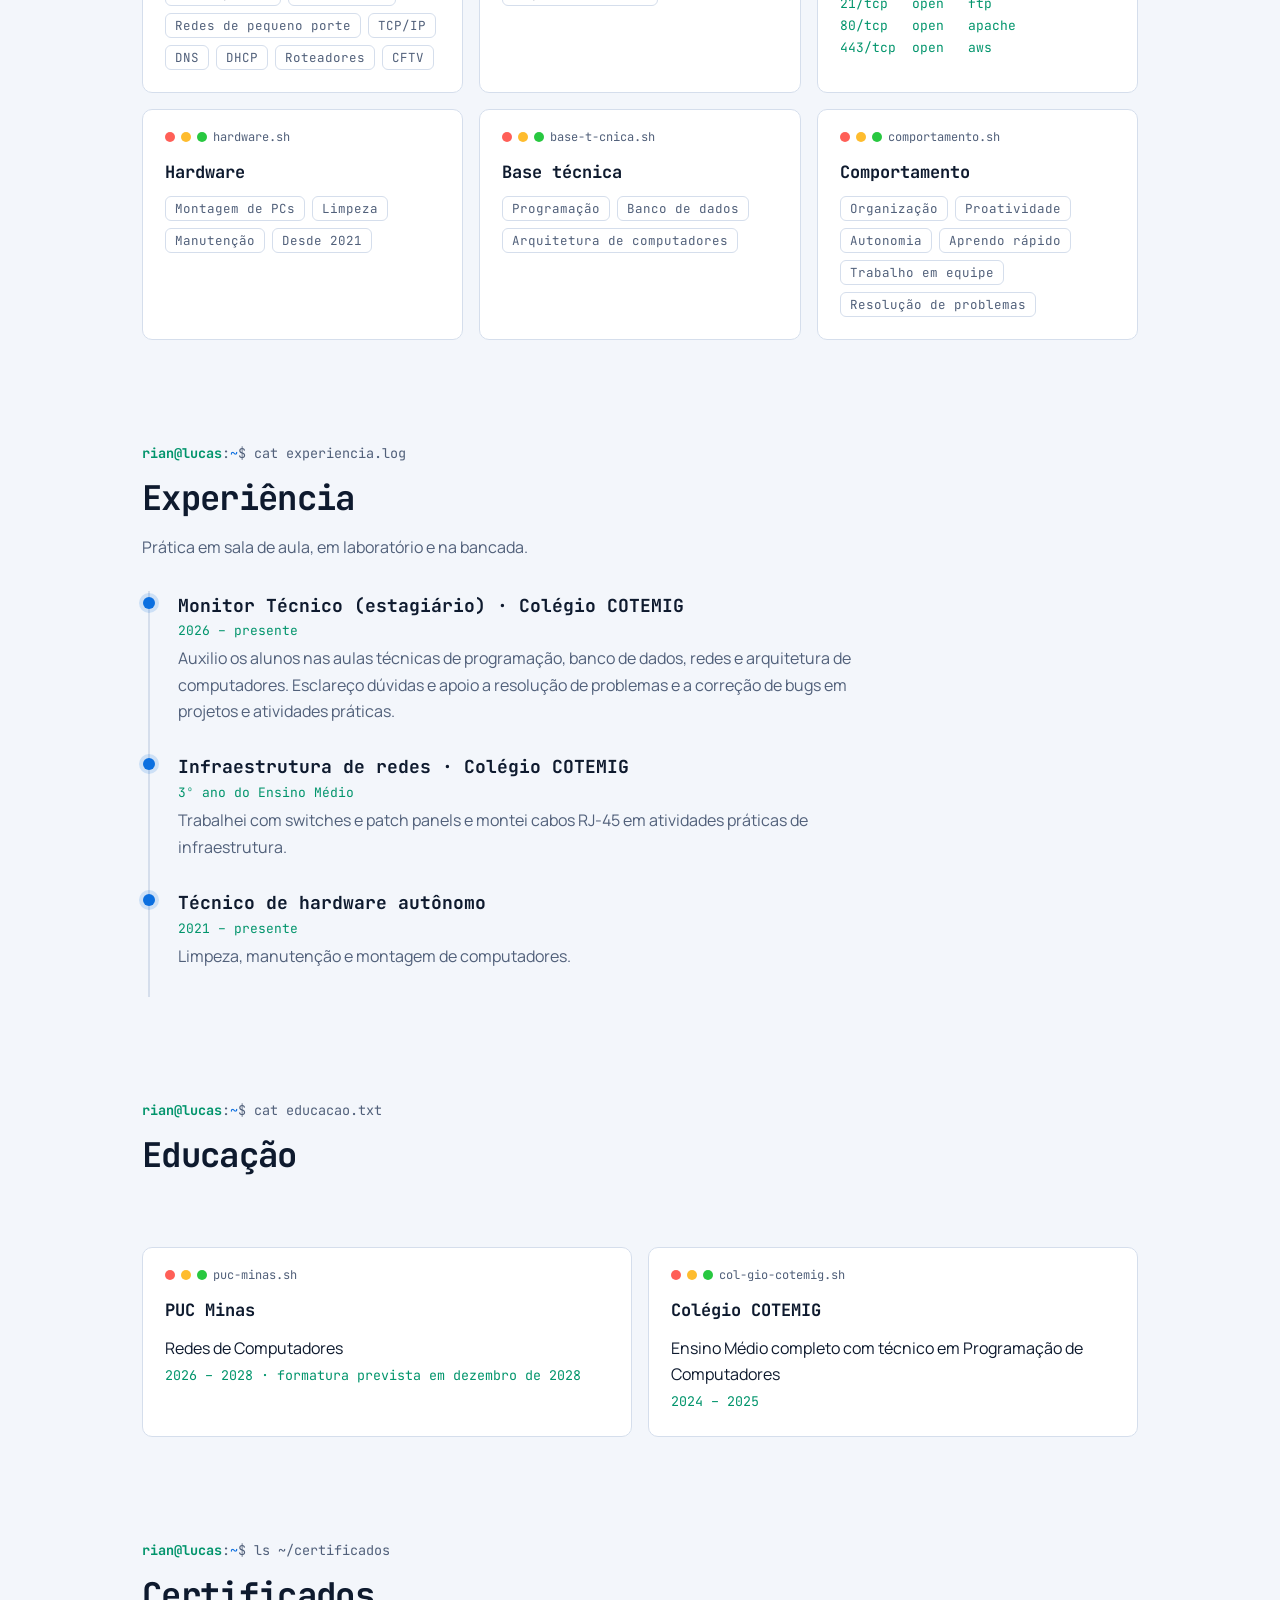
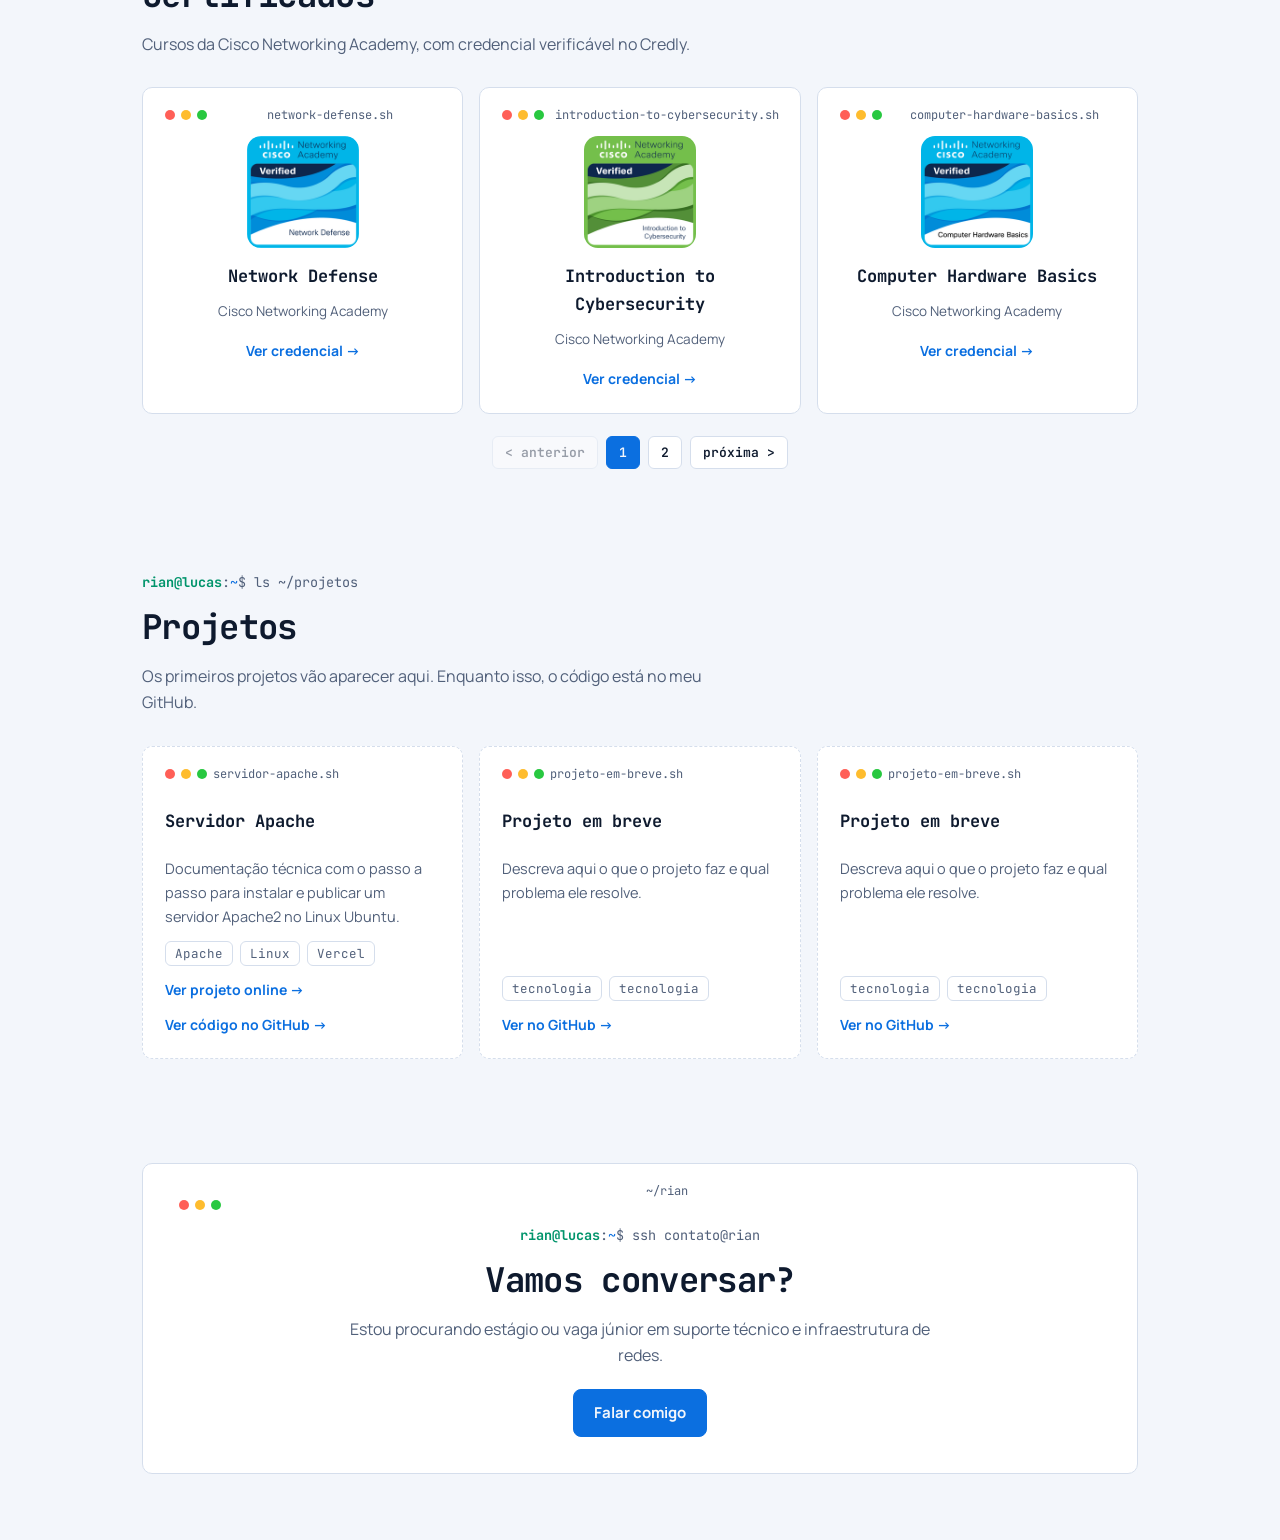
==== commit 8b3629db: "Adiciona paginação nos certificados e corrige fundo animado no celular" ====
--- a/index.html
+++ b/index.html
@@ -44,12 +44,12 @@
 
 <section id="certificados"><div class="w rv"><h2>Certificados</h2><p class="sub">Cursos da Cisco Networking Academy, com credencial verificável no Credly.</p>
 <div class="grid">
+<article class="card cert"><img src="assets/certs/network-defense.png" alt="Selo Cisco Networking Academy: Network Defense" width="112" height="112" loading="lazy"><h3>Network Defense</h3><p>Cisco Networking Academy</p><a href="https://www.credly.com/badges/92802409-b31b-4458-aa9b-4b05b2ca8abb/public_url" target="_blank" rel="noopener">Ver credencial →</a></article>
+<article class="card cert"><img src="assets/certs/introduction-to-cybersecurity.png" alt="Selo Cisco Networking Academy: Introduction to Cybersecurity" width="112" height="112" loading="lazy"><h3>Introduction to Cybersecurity</h3><p>Cisco Networking Academy</p><a href="https://www.credly.com/badges/72db99c2-ec56-4882-b588-d806c5805c8a/public_url" target="_blank" rel="noopener">Ver credencial →</a></article>
 <article class="card cert"><img src="assets/certs/computer-hardware-basics.png" alt="Selo Cisco Networking Academy: Computer Hardware Basics" width="112" height="112" loading="lazy"><h3>Computer Hardware Basics</h3><p>Cisco Networking Academy</p><a href="https://www.credly.com/badges/679ec21f-1c0a-417d-b141-db25988c2ffc/public_url" target="_blank" rel="noopener">Ver credencial →</a></article>
-<article class="card cert"><img src="assets/certs/introduction-to-cybersecurity.png" alt="Selo Cisco Networking Academy: Introduction to Cybersecurity" width="112" height="112" loading="lazy"><h3>Introduction to Cybersecurity</h3><p>Cisco Networking Academy</p><a href="https://www.credly.com/badges/72db99c2-ec56-4882-b588-d806c5805c8a/public_url" target="_blank" rel="noopener">Ver credencial →</a></article>
 <article class="card cert"><img src="assets/certs/introduction-to-iot.png" alt="Selo Cisco Networking Academy: Introduction to Internet of Things" width="112" height="112" loading="lazy"><h3>Introduction to Internet of Things</h3><p>Cisco Networking Academy</p><a href="https://www.credly.com/badges/95461af8-eb28-4068-ac38-5104c7b96160/public_url" target="_blank" rel="noopener">Ver credencial →</a></article>
+<article class="card cert"><img src="assets/certs/digital-awareness.png" alt="Selo Cisco Networking Academy: Digital Awareness" width="112" height="112" loading="lazy"><h3>Digital Awareness</h3><p>Cisco Networking Academy</p><a href="https://www.credly.com/badges/f811a248-6a06-4802-948d-ad0fea408750/public_url" target="_blank" rel="noopener">Ver credencial →</a></article>
 <article class="card cert"><img src="assets/certs/introduction-to-modern-ai.png" alt="Selo Cisco Networking Academy: Introduction to Modern AI" width="112" height="112" loading="lazy"><h3>Introduction to Modern AI</h3><p>Cisco Networking Academy</p><a href="https://www.credly.com/badges/80ee0397-f2a1-426b-b958-0e2dd009055c/public_url" target="_blank" rel="noopener">Ver credencial →</a></article>
-<article class="card cert"><img src="assets/certs/network-defense.png" alt="Selo Cisco Networking Academy: Network Defense" width="112" height="112" loading="lazy"><h3>Network Defense</h3><p>Cisco Networking Academy</p><a href="https://www.credly.com/badges/92802409-b31b-4458-aa9b-4b05b2ca8abb/public_url" target="_blank" rel="noopener">Ver credencial →</a></article>
-<article class="card cert"><img src="assets/certs/digital-awareness.png" alt="Selo Cisco Networking Academy: Digital Awareness" width="112" height="112" loading="lazy"><h3>Digital Awareness</h3><p>Cisco Networking Academy</p><a href="https://www.credly.com/badges/f811a248-6a06-4802-948d-ad0fea408750/public_url" target="_blank" rel="noopener">Ver credencial →</a></article>
 </div></div></section>
 
 <section id="projetos"><div class="w rv"><h2>Projetos</h2><p class="sub">Os primeiros projetos vão aparecer aqui. Enquanto isso, o código está no meu GitHub.</p>
--- a/style.css
+++ b/style.css
@@ -78,3 +78,8 @@
 .cert{text-align:center}.cert img{display:block;margin:0 auto 14px;width:112px;height:112px;border-radius:14px}
 .cert p{color:var(--mu);font-size:13.5px;margin:4px 0 14px}.cert a{font-weight:700;font-size:14px;text-decoration:none}
 .cert:hover{border-color:var(--ac);transform:translateY(-3px)}
+.pager{display:flex;justify-content:center;flex-wrap:wrap;gap:8px;margin-top:22px}
+.pager button{font:600 13px var(--m);background:var(--bg2);color:var(--tx);border:1px solid var(--bd);border-radius:6px;padding:7px 12px;cursor:pointer}
+.pager button:hover:not(:disabled){border-color:var(--ac);color:var(--ac)}
+.pager button[aria-current]{background:var(--ac);color:var(--bg);border-color:var(--ac)}
+.pager button:disabled{opacity:.4;cursor:default}
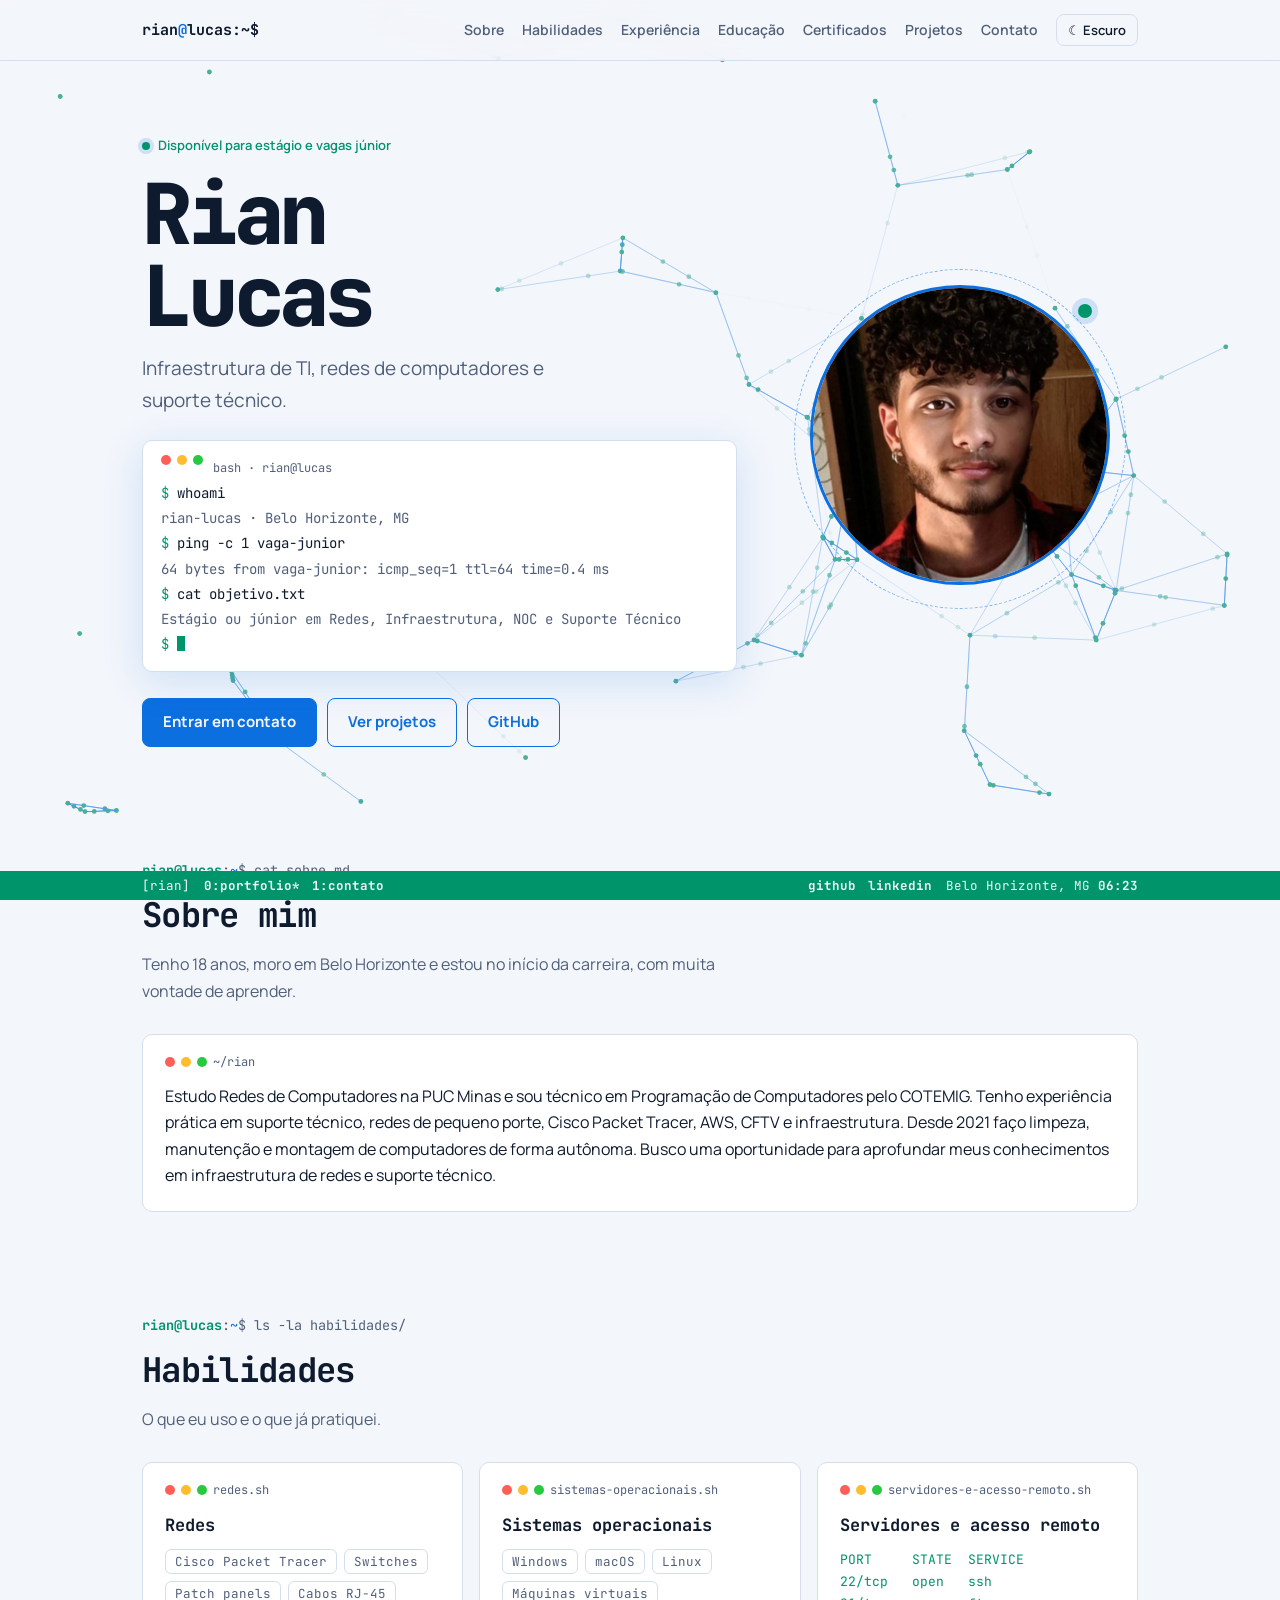
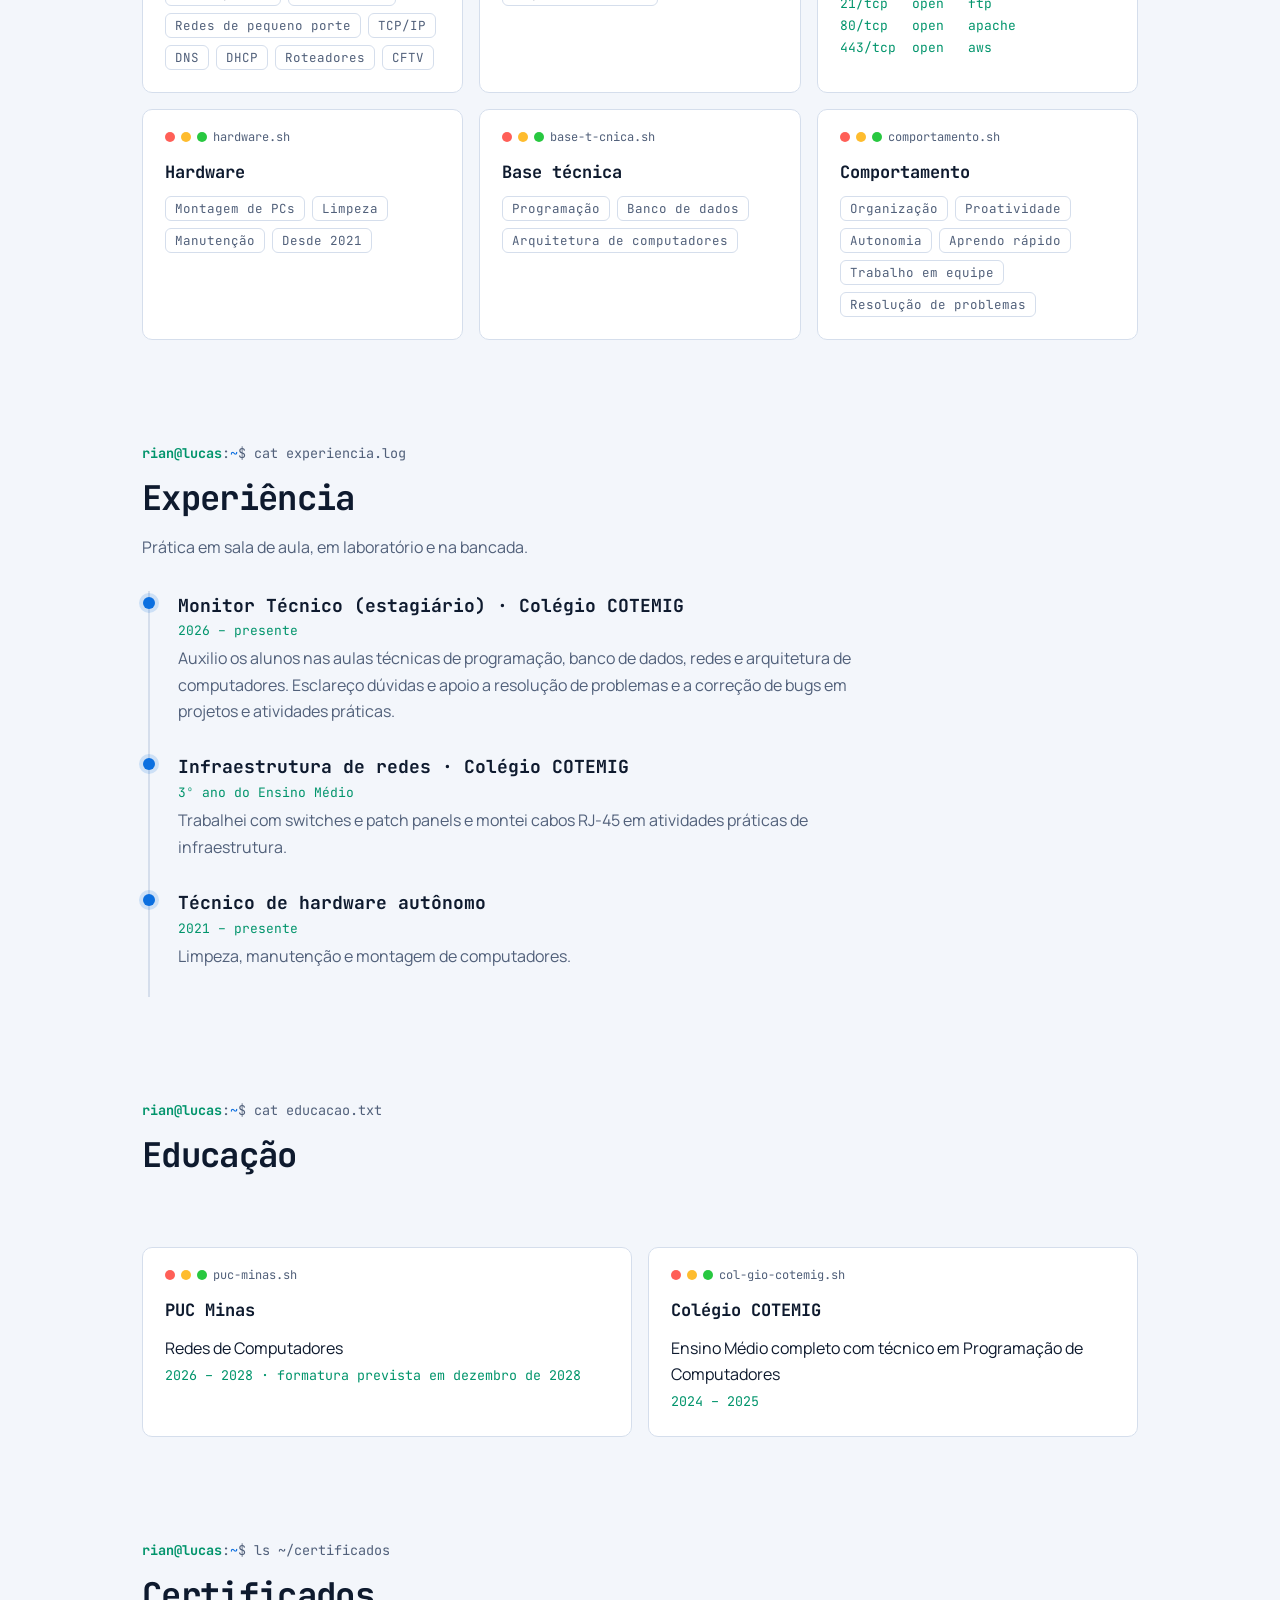
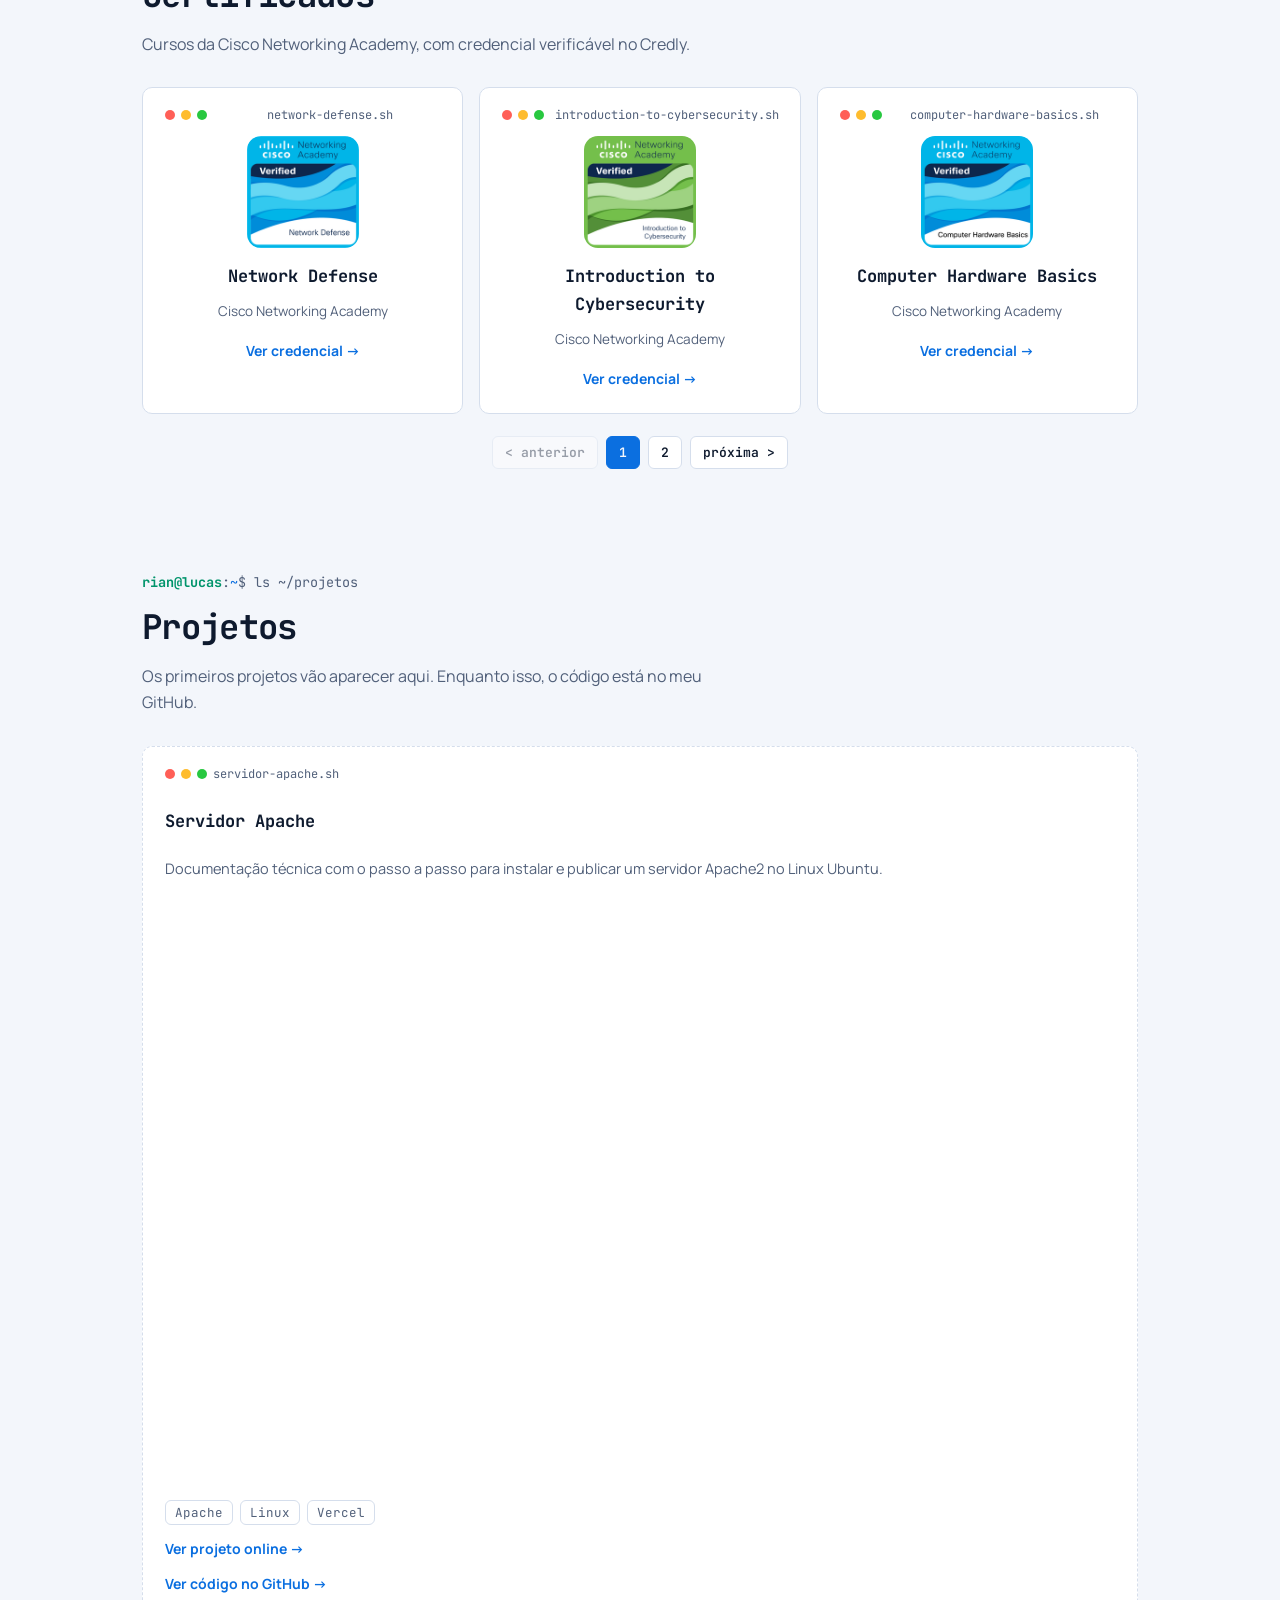
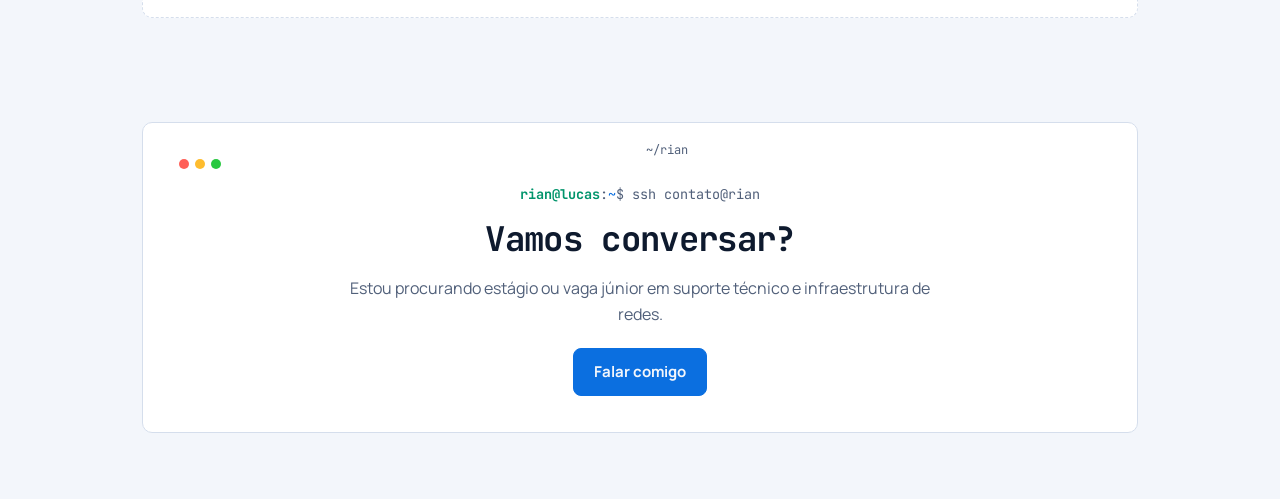
==== commit c2896a63: "Adiciona paginação nos certificados e projetos" ====
--- a/index.html
+++ b/index.html
@@ -62,8 +62,6 @@
 <a href="https://servidor-apache2.vercel.app/" target="_blank" rel="noopener">Ver projeto online →</a>
 <a href="https://github.com/rianlucas-0/servidor-apache2" target="_blank" rel="noopener">Ver código no GitHub →</a>
 </article>
-<article class="card proj"><h3>Projeto em breve</h3><p>Descreva aqui o que o projeto faz e qual problema ele resolve.</p><div class="chips"><span>tecnologia</span><span>tecnologia</span></div><a href="https://github.com/rianlucas-0" target="_blank" rel="noopener">Ver no GitHub →</a></article>
-<article class="card proj"><h3>Projeto em breve</h3><p>Descreva aqui o que o projeto faz e qual problema ele resolve.</p><div class="chips"><span>tecnologia</span><span>tecnologia</span></div><a href="https://github.com/rianlucas-0" target="_blank" rel="noopener">Ver no GitHub →</a></article>
 </div></div></section>
 
 <section><div class="w rv"><div class="card" style="text-align:center;padding:36px"><h2>Vamos conversar?</h2><p class="sub" style="margin:0 auto 20px">Estou procurando estágio ou vaga júnior em suporte técnico e infraestrutura de redes.</p><a class="btn p" href="contato.html">Falar comigo</a></div></div></section>
--- a/style.css
+++ b/style.css
@@ -82,4 +82,5 @@
 .pager button{font:600 13px var(--m);background:var(--bg2);color:var(--tx);border:1px solid var(--bd);border-radius:6px;padding:7px 12px;cursor:pointer}
 .pager button:hover:not(:disabled){border-color:var(--ac);color:var(--ac)}
 .pager button[aria-current]{background:var(--ac);color:var(--bg);border-color:var(--ac)}
-.pager button:disabled{opacity:.4;cursor:default}+.pager button:disabled{opacity:.4;cursor:default}
+[hidden]{display:none!important}
